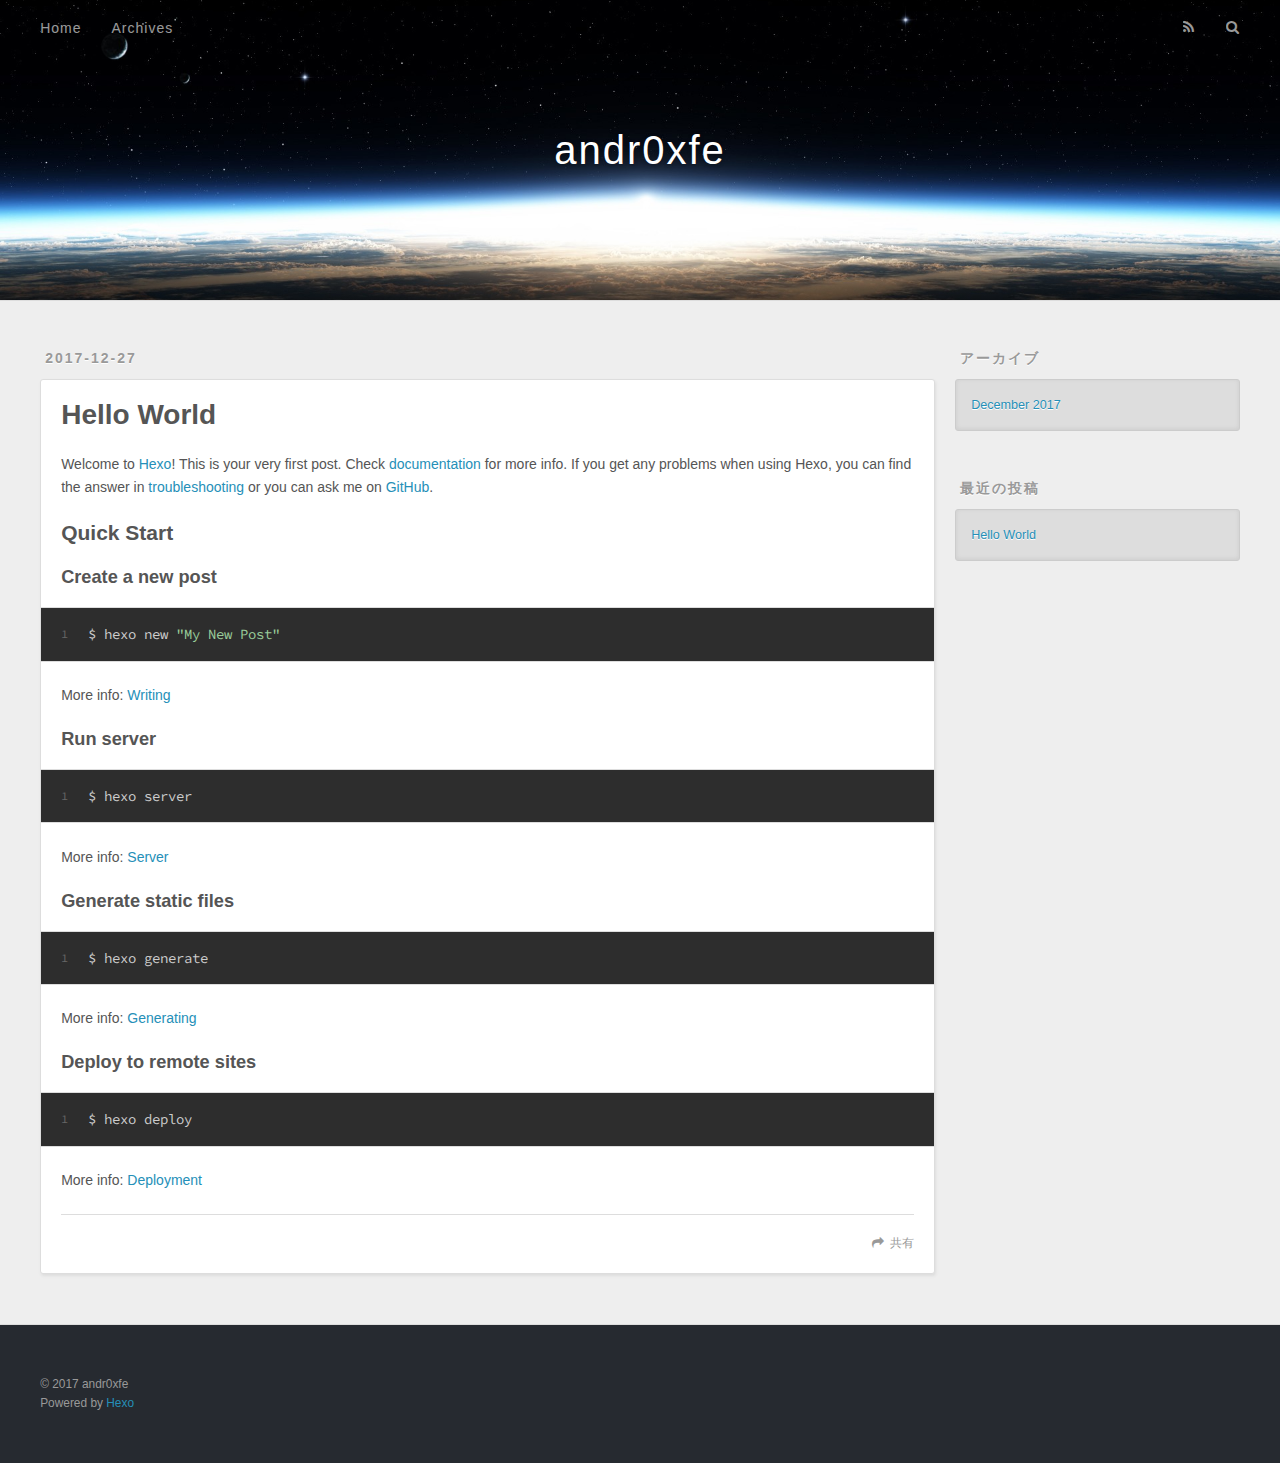
==== index.html @ acf90461 "Site updated: 2017-12-27 20:43:08" ====
<!DOCTYPE html>
<html>
<head>
  <meta charset="utf-8">
  

  
  <title>andr0xfe</title>
  <meta name="viewport" content="width=device-width, initial-scale=1, maximum-scale=1">
  <meta property="og:type" content="website">
<meta property="og:title" content="andr0xfe">
<meta property="og:url" content="https://andr0xfe.github.io/index.html">
<meta property="og:site_name" content="andr0xfe">
<meta name="twitter:card" content="summary">
<meta name="twitter:title" content="andr0xfe">
  
    <link rel="alternate" href="/atom.xml" title="andr0xfe" type="application/atom+xml">
  
  
    <link rel="icon" href="/favicon.png">
  
  
    <link href="//fonts.googleapis.com/css?family=Source+Code+Pro" rel="stylesheet" type="text/css">
  
  <link rel="stylesheet" href="/css/style.css">
</head>

<body>
  <div id="container">
    <div id="wrap">
      <header id="header">
  <div id="banner"></div>
  <div id="header-outer" class="outer">
    <div id="header-title" class="inner">
      <h1 id="logo-wrap">
        <a href="/" id="logo">andr0xfe</a>
      </h1>
      
    </div>
    <div id="header-inner" class="inner">
      <nav id="main-nav">
        <a id="main-nav-toggle" class="nav-icon"></a>
        
          <a class="main-nav-link" href="/">Home</a>
        
          <a class="main-nav-link" href="/archives">Archives</a>
        
      </nav>
      <nav id="sub-nav">
        
          <a id="nav-rss-link" class="nav-icon" href="/atom.xml" title="RSSフィード"></a>
        
        <a id="nav-search-btn" class="nav-icon" title="検索"></a>
      </nav>
      <div id="search-form-wrap">
        <form action="//google.com/search" method="get" accept-charset="UTF-8" class="search-form"><input type="search" name="q" class="search-form-input" placeholder="Search"><button type="submit" class="search-form-submit">&#xF002;</button><input type="hidden" name="sitesearch" value="https://andr0xfe.github.io"></form>
      </div>
    </div>
  </div>
</header>
      <div class="outer">
        <section id="main">
  
    <article id="post-hello-world" class="article article-type-post" itemscope itemprop="blogPost">
  <div class="article-meta">
    <a href="/2017/12/27/hello-world/" class="article-date">
  <time datetime="2017-12-27T12:27:52.714Z" itemprop="datePublished">2017-12-27</time>
</a>
    
  </div>
  <div class="article-inner">
    
    
      <header class="article-header">
        
  
    <h1 itemprop="name">
      <a class="article-title" href="/2017/12/27/hello-world/">Hello World</a>
    </h1>
  

      </header>
    
    <div class="article-entry" itemprop="articleBody">
      
        <p>Welcome to <a href="https://hexo.io/" target="_blank" rel="noopener">Hexo</a>! This is your very first post. Check <a href="https://hexo.io/docs/" target="_blank" rel="noopener">documentation</a> for more info. If you get any problems when using Hexo, you can find the answer in <a href="https://hexo.io/docs/troubleshooting.html" target="_blank" rel="noopener">troubleshooting</a> or you can ask me on <a href="https://github.com/hexojs/hexo/issues" target="_blank" rel="noopener">GitHub</a>.</p>
<h2 id="Quick-Start"><a href="#Quick-Start" class="headerlink" title="Quick Start"></a>Quick Start</h2><h3 id="Create-a-new-post"><a href="#Create-a-new-post" class="headerlink" title="Create a new post"></a>Create a new post</h3><figure class="highlight bash"><table><tr><td class="gutter"><pre><span class="line">1</span><br></pre></td><td class="code"><pre><span class="line">$ hexo new <span class="string">"My New Post"</span></span><br></pre></td></tr></table></figure>
<p>More info: <a href="https://hexo.io/docs/writing.html" target="_blank" rel="noopener">Writing</a></p>
<h3 id="Run-server"><a href="#Run-server" class="headerlink" title="Run server"></a>Run server</h3><figure class="highlight bash"><table><tr><td class="gutter"><pre><span class="line">1</span><br></pre></td><td class="code"><pre><span class="line">$ hexo server</span><br></pre></td></tr></table></figure>
<p>More info: <a href="https://hexo.io/docs/server.html" target="_blank" rel="noopener">Server</a></p>
<h3 id="Generate-static-files"><a href="#Generate-static-files" class="headerlink" title="Generate static files"></a>Generate static files</h3><figure class="highlight bash"><table><tr><td class="gutter"><pre><span class="line">1</span><br></pre></td><td class="code"><pre><span class="line">$ hexo generate</span><br></pre></td></tr></table></figure>
<p>More info: <a href="https://hexo.io/docs/generating.html" target="_blank" rel="noopener">Generating</a></p>
<h3 id="Deploy-to-remote-sites"><a href="#Deploy-to-remote-sites" class="headerlink" title="Deploy to remote sites"></a>Deploy to remote sites</h3><figure class="highlight bash"><table><tr><td class="gutter"><pre><span class="line">1</span><br></pre></td><td class="code"><pre><span class="line">$ hexo deploy</span><br></pre></td></tr></table></figure>
<p>More info: <a href="https://hexo.io/docs/deployment.html" target="_blank" rel="noopener">Deployment</a></p>

      
    </div>
    <footer class="article-footer">
      <a data-url="https://andr0xfe.github.io/2017/12/27/hello-world/" data-id="cjbp1wrnf0000yo6fixtjw4xr" class="article-share-link">共有</a>
      
      
    </footer>
  </div>
  
</article>


  


</section>
        
          <aside id="sidebar">
  
    

  
    

  
    
  
    
  <div class="widget-wrap">
    <h3 class="widget-title">アーカイブ</h3>
    <div class="widget">
      <ul class="archive-list"><li class="archive-list-item"><a class="archive-list-link" href="/archives/2017/12/">December 2017</a></li></ul>
    </div>
  </div>


  
    
  <div class="widget-wrap">
    <h3 class="widget-title">最近の投稿</h3>
    <div class="widget">
      <ul>
        
          <li>
            <a href="/2017/12/27/hello-world/">Hello World</a>
          </li>
        
      </ul>
    </div>
  </div>

  
</aside>
        
      </div>
      <footer id="footer">
  
  <div class="outer">
    <div id="footer-info" class="inner">
      &copy; 2017 andr0xfe<br>
      Powered by <a href="http://hexo.io/" target="_blank">Hexo</a>
    </div>
  </div>
</footer>
    </div>
    <nav id="mobile-nav">
  
    <a href="/" class="mobile-nav-link">Home</a>
  
    <a href="/archives" class="mobile-nav-link">Archives</a>
  
</nav>
    

<script src="//ajax.googleapis.com/ajax/libs/jquery/2.0.3/jquery.min.js"></script>


  <link rel="stylesheet" href="/fancybox/jquery.fancybox.css">
  <script src="/fancybox/jquery.fancybox.pack.js"></script>


<script src="/js/script.js"></script>



  </div>
</body>
</html>
---- css/style.css ----
body {
  width: 100%;
}
body:before,
body:after {
  content: "";
  display: table;
}
body:after {
  clear: both;
}
html,
body,
div,
span,
applet,
object,
iframe,
h1,
h2,
h3,
h4,
h5,
h6,
p,
blockquote,
pre,
a,
abbr,
acronym,
address,
big,
cite,
code,
del,
dfn,
em,
img,
ins,
kbd,
q,
s,
samp,
small,
strike,
strong,
sub,
sup,
tt,
var,
dl,
dt,
dd,
ol,
ul,
li,
fieldset,
form,
label,
legend,
table,
caption,
tbody,
tfoot,
thead,
tr,
th,
td {
  margin: 0;
  padding: 0;
  border: 0;
  outline: 0;
  font-weight: inherit;
  font-style: inherit;
  font-family: inherit;
  font-size: 100%;
  vertical-align: baseline;
}
body {
  line-height: 1;
  color: #000;
  background: #fff;
}
ol,
ul {
  list-style: none;
}
table {
  border-collapse: separate;
  border-spacing: 0;
  vertical-align: middle;
}
caption,
th,
td {
  text-align: left;
  font-weight: normal;
  vertical-align: middle;
}
a img {
  border: none;
}
input,
button {
  margin: 0;
  padding: 0;
}
input::-moz-focus-inner,
button::-moz-focus-inner {
  border: 0;
  padding: 0;
}
@font-face {
  font-family: FontAwesome;
  font-style: normal;
  font-weight: normal;
  src: url("fonts/fontawesome-webfont.eot?v=#4.0.3");
  src: url("fonts/fontawesome-webfont.eot?#iefix&v=#4.0.3") format("embedded-opentype"), url("fonts/fontawesome-webfont.woff?v=#4.0.3") format("woff"), url("fonts/fontawesome-webfont.ttf?v=#4.0.3") format("truetype"), url("fonts/fontawesome-webfont.svg#fontawesomeregular?v=#4.0.3") format("svg");
}
html,
body,
#container {
  height: 100%;
}
body {
  background: #eee;
  font: 14px -apple-system, BlinkMacSystemFont, "Segoe UI", "Roboto", "Oxygen", "Ubuntu", "Cantarell", "Fira Sans", "Droid Sans", "Helvetica Neue", sans-serif;
  -webkit-text-size-adjust: 100%;
}
.outer {
  max-width: 1220px;
  margin: 0 auto;
  padding: 0 20px;
}
.outer:before,
.outer:after {
  content: "";
  display: table;
}
.outer:after {
  clear: both;
}
.inner {
  display: inline;
  float: left;
  width: 98.33333333333333%;
  margin: 0 0.833333333333333%;
}
.left,
.alignleft {
  float: left;
}
.right,
.alignright {
  float: right;
}
.clear {
  clear: both;
}
#container {
  position: relative;
}
.mobile-nav-on {
  overflow: hidden;
}
#wrap {
  height: 100%;
  width: 100%;
  position: absolute;
  top: 0;
  left: 0;
  -webkit-transition: 0.2s ease-out;
  -moz-transition: 0.2s ease-out;
  -ms-transition: 0.2s ease-out;
  transition: 0.2s ease-out;
  z-index: 1;
  background: #eee;
}
.mobile-nav-on #wrap {
  left: 280px;
}
@media screen and (min-width: 768px) {
  #main {
    display: inline;
    float: left;
    width: 73.33333333333333%;
    margin: 0 0.833333333333333%;
  }
}
.article-date,
.article-category-link,
.archive-year,
.widget-title {
  text-decoration: none;
  text-transform: uppercase;
  letter-spacing: 2px;
  color: #999;
  margin-bottom: 1em;
  margin-left: 5px;
  line-height: 1em;
  text-shadow: 0 1px #fff;
  font-weight: bold;
}
.article-inner,
.archive-article-inner {
  background: #fff;
  -webkit-box-shadow: 1px 2px 3px #ddd;
  box-shadow: 1px 2px 3px #ddd;
  border: 1px solid #ddd;
  border-radius: 3px;
}
.article-entry h1,
.widget h1 {
  font-size: 2em;
}
.article-entry h2,
.widget h2 {
  font-size: 1.5em;
}
.article-entry h3,
.widget h3 {
  font-size: 1.3em;
}
.article-entry h4,
.widget h4 {
  font-size: 1.2em;
}
.article-entry h5,
.widget h5 {
  font-size: 1em;
}
.article-entry h6,
.widget h6 {
  font-size: 1em;
  color: #999;
}
.article-entry hr,
.widget hr {
  border: 1px dashed #ddd;
}
.article-entry strong,
.widget strong {
  font-weight: bold;
}
.article-entry em,
.widget em,
.article-entry cite,
.widget cite {
  font-style: italic;
}
.article-entry sup,
.widget sup,
.article-entry sub,
.widget sub {
  font-size: 0.75em;
  line-height: 0;
  position: relative;
  vertical-align: baseline;
}
.article-entry sup,
.widget sup {
  top: -0.5em;
}
.article-entry sub,
.widget sub {
  bottom: -0.2em;
}
.article-entry small,
.widget small {
  font-size: 0.85em;
}
.article-entry acronym,
.widget acronym,
.article-entry abbr,
.widget abbr {
  border-bottom: 1px dotted;
}
.article-entry ul,
.widget ul,
.article-entry ol,
.widget ol,
.article-entry dl,
.widget dl {
  margin: 0 20px;
  line-height: 1.6em;
}
.article-entry ul ul,
.widget ul ul,
.article-entry ol ul,
.widget ol ul,
.article-entry ul ol,
.widget ul ol,
.article-entry ol ol,
.widget ol ol {
  margin-top: 0;
  margin-bottom: 0;
}
.article-entry ul,
.widget ul {
  list-style: disc;
}
.article-entry ol,
.widget ol {
  list-style: decimal;
}
.article-entry dt,
.widget dt {
  font-weight: bold;
}
#header {
  height: 300px;
  position: relative;
  border-bottom: 1px solid #ddd;
}
#header:before,
#header:after {
  content: "";
  position: absolute;
  left: 0;
  right: 0;
  height: 40px;
}
#header:before {
  top: 0;
  background: -webkit-linear-gradient(rgba(0,0,0,0.2), transparent);
  background: -moz-linear-gradient(rgba(0,0,0,0.2), transparent);
  background: -ms-linear-gradient(rgba(0,0,0,0.2), transparent);
  background: linear-gradient(rgba(0,0,0,0.2), transparent);
}
#header:after {
  bottom: 0;
  background: -webkit-linear-gradient(transparent, rgba(0,0,0,0.2));
  background: -moz-linear-gradient(transparent, rgba(0,0,0,0.2));
  background: -ms-linear-gradient(transparent, rgba(0,0,0,0.2));
  background: linear-gradient(transparent, rgba(0,0,0,0.2));
}
#header-outer {
  height: 100%;
  position: relative;
}
#header-inner {
  position: relative;
  overflow: hidden;
}
#banner {
  position: absolute;
  top: 0;
  left: 0;
  width: 100%;
  height: 100%;
  background: url("images/banner.jpg") center #000;
  -webkit-background-size: cover;
  -moz-background-size: cover;
  background-size: cover;
  z-index: -1;
}
#header-title {
  text-align: center;
  height: 40px;
  position: absolute;
  top: 50%;
  left: 0;
  margin-top: -20px;
}
#logo,
#subtitle {
  text-decoration: none;
  color: #fff;
  font-weight: 300;
  text-shadow: 0 1px 4px rgba(0,0,0,0.3);
}
#logo {
  font-size: 40px;
  line-height: 40px;
  letter-spacing: 2px;
}
#subtitle {
  font-size: 16px;
  line-height: 16px;
  letter-spacing: 1px;
}
#subtitle-wrap {
  margin-top: 16px;
}
#main-nav {
  float: left;
  margin-left: -15px;
}
.nav-icon,
.main-nav-link {
  float: left;
  color: #fff;
  opacity: 0.6;
  text-decoration: none;
  text-shadow: 0 1px rgba(0,0,0,0.2);
  -webkit-transition: opacity 0.2s;
  -moz-transition: opacity 0.2s;
  -ms-transition: opacity 0.2s;
  transition: opacity 0.2s;
  display: block;
  padding: 20px 15px;
}
.nav-icon:hover,
.main-nav-link:hover {
  opacity: 1;
}
.nav-icon {
  font-family: FontAwesome;
  text-align: center;
  font-size: 14px;
  width: 14px;
  height: 14px;
  padding: 20px 15px;
  position: relative;
  cursor: pointer;
}
.main-nav-link {
  font-weight: 300;
  letter-spacing: 1px;
}
@media screen and (max-width: 479px) {
  .main-nav-link {
    display: none;
  }
}
#main-nav-toggle {
  display: none;
}
#main-nav-toggle:before {
  content: "\f0c9";
}
@media screen and (max-width: 479px) {
  #main-nav-toggle {
    display: block;
  }
}
#sub-nav {
  float: right;
  margin-right: -15px;
}
#nav-rss-link:before {
  content: "\f09e";
}
#nav-search-btn:before {
  content: "\f002";
}
#search-form-wrap {
  position: absolute;
  top: 15px;
  width: 150px;
  height: 30px;
  right: -150px;
  opacity: 0;
  -webkit-transition: 0.2s ease-out;
  -moz-transition: 0.2s ease-out;
  -ms-transition: 0.2s ease-out;
  transition: 0.2s ease-out;
}
#search-form-wrap.on {
  opacity: 1;
  right: 0;
}
@media screen and (max-width: 479px) {
  #search-form-wrap {
    width: 100%;
    right: -100%;
  }
}
.search-form {
  position: absolute;
  top: 0;
  left: 0;
  right: 0;
  background: #fff;
  padding: 5px 15px;
  border-radius: 15px;
  -webkit-box-shadow: 0 0 10px rgba(0,0,0,0.3);
  box-shadow: 0 0 10px rgba(0,0,0,0.3);
}
.search-form-input {
  border: none;
  background: none;
  color: #555;
  width: 100%;
  font: 13px -apple-system, BlinkMacSystemFont, "Segoe UI", "Roboto", "Oxygen", "Ubuntu", "Cantarell", "Fira Sans", "Droid Sans", "Helvetica Neue", sans-serif;
  outline: none;
}
.search-form-input::-webkit-search-results-decoration,
.search-form-input::-webkit-search-cancel-button {
  -webkit-appearance: none;
}
.search-form-submit {
  position: absolute;
  top: 50%;
  right: 10px;
  margin-top: -7px;
  font: 13px FontAwesome;
  border: none;
  background: none;
  color: #bbb;
  cursor: pointer;
}
.search-form-submit:hover,
.search-form-submit:focus {
  color: #777;
}
.article {
  margin: 50px 0;
}
.article-inner {
  overflow: hidden;
}
.article-meta:before,
.article-meta:after {
  content: "";
  display: table;
}
.article-meta:after {
  clear: both;
}
.article-date {
  float: left;
}
.article-category {
  float: left;
  line-height: 1em;
  color: #ccc;
  text-shadow: 0 1px #fff;
  margin-left: 8px;
}
.article-category:before {
  content: "\2022";
}
.article-category-link {
  margin: 0 12px 1em;
}
.article-header {
  padding: 20px 20px 0;
}
.article-title {
  text-decoration: none;
  font-size: 2em;
  font-weight: bold;
  color: #555;
  line-height: 1.1em;
  -webkit-transition: color 0.2s;
  -moz-transition: color 0.2s;
  -ms-transition: color 0.2s;
  transition: color 0.2s;
}
a.article-title:hover {
  color: #258fb8;
}
.article-entry {
  color: #555;
  padding: 0 20px;
}
.article-entry:before,
.article-entry:after {
  content: "";
  display: table;
}
.article-entry:after {
  clear: both;
}
.article-entry p,
.article-entry table {
  line-height: 1.6em;
  margin: 1.6em 0;
}
.article-entry h1,
.article-entry h2,
.article-entry h3,
.article-entry h4,
.article-entry h5,
.article-entry h6 {
  font-weight: bold;
}
.article-entry h1,
.article-entry h2,
.article-entry h3,
.article-entry h4,
.article-entry h5,
.article-entry h6 {
  line-height: 1.1em;
  margin: 1.1em 0;
}
.article-entry a {
  color: #258fb8;
  text-decoration: none;
}
.article-entry a:hover {
  text-decoration: underline;
}
.article-entry ul,
.article-entry ol,
.article-entry dl {
  margin-top: 1.6em;
  margin-bottom: 1.6em;
}
.article-entry img,
.article-entry video {
  max-width: 100%;
  height: auto;
  display: block;
  margin: auto;
}
.article-entry iframe {
  border: none;
}
.article-entry table {
  width: 100%;
  border-collapse: collapse;
  border-spacing: 0;
}
.article-entry th {
  font-weight: bold;
  border-bottom: 3px solid #ddd;
  padding-bottom: 0.5em;
}
.article-entry td {
  border-bottom: 1px solid #ddd;
  padding: 10px 0;
}
.article-entry blockquote {
  font-family: Georgia, "Times New Roman", serif;
  font-size: 1.4em;
  margin: 1.6em 20px;
  text-align: center;
}
.article-entry blockquote footer {
  font-size: 14px;
  margin: 1.6em 0;
  font-family: -apple-system, BlinkMacSystemFont, "Segoe UI", "Roboto", "Oxygen", "Ubuntu", "Cantarell", "Fira Sans", "Droid Sans", "Helvetica Neue", sans-serif;
}
.article-entry blockquote footer cite:before {
  content: "—";
  padding: 0 0.5em;
}
.article-entry .pullquote {
  text-align: left;
  width: 45%;
  margin: 0;
}
.article-entry .pullquote.left {
  margin-left: 0.5em;
  margin-right: 1em;
}
.article-entry .pullquote.right {
  margin-right: 0.5em;
  margin-left: 1em;
}
.article-entry .caption {
  color: #999;
  display: block;
  font-size: 0.9em;
  margin-top: 0.5em;
  position: relative;
  text-align: center;
}
.article-entry .video-container {
  position: relative;
  padding-top: 56.25%;
  height: 0;
  overflow: hidden;
}
.article-entry .video-container iframe,
.article-entry .video-container object,
.article-entry .video-container embed {
  position: absolute;
  top: 0;
  left: 0;
  width: 100%;
  height: 100%;
  margin-top: 0;
}
.article-more-link a {
  display: inline-block;
  line-height: 1em;
  padding: 6px 15px;
  border-radius: 15px;
  background: #eee;
  color: #999;
  text-shadow: 0 1px #fff;
  text-decoration: none;
}
.article-more-link a:hover {
  background: #258fb8;
  color: #fff;
  text-decoration: none;
  text-shadow: 0 1px #1e7293;
}
.article-footer {
  font-size: 0.85em;
  line-height: 1.6em;
  border-top: 1px solid #ddd;
  padding-top: 1.6em;
  margin: 0 20px 20px;
}
.article-footer:before,
.article-footer:after {
  content: "";
  display: table;
}
.article-footer:after {
  clear: both;
}
.article-footer a {
  color: #999;
  text-decoration: none;
}
.article-footer a:hover {
  color: #555;
}
.article-tag-list-item {
  float: left;
  margin-right: 10px;
}
.article-tag-list-link:before {
  content: "#";
}
.article-comment-link {
  float: right;
}
.article-comment-link:before {
  content: "\f075";
  font-family: FontAwesome;
  padding-right: 8px;
}
.article-share-link {
  cursor: pointer;
  float: right;
  margin-left: 20px;
}
.article-share-link:before {
  content: "\f064";
  font-family: FontAwesome;
  padding-right: 6px;
}
#article-nav {
  position: relative;
}
#article-nav:before,
#article-nav:after {
  content: "";
  display: table;
}
#article-nav:after {
  clear: both;
}
@media screen and (min-width: 768px) {
  #article-nav {
    margin: 50px 0;
  }
  #article-nav:before {
    width: 8px;
    height: 8px;
    position: absolute;
    top: 50%;
    left: 50%;
    margin-top: -4px;
    margin-left: -4px;
    content: "";
    border-radius: 50%;
    background: #ddd;
    -webkit-box-shadow: 0 1px 2px #fff;
    box-shadow: 0 1px 2px #fff;
  }
}
.article-nav-link-wrap {
  text-decoration: none;
  text-shadow: 0 1px #fff;
  color: #999;
  -webkit-box-sizing: border-box;
  -moz-box-sizing: border-box;
  box-sizing: border-box;
  margin-top: 50px;
  text-align: center;
  display: block;
}
.article-nav-link-wrap:hover {
  color: #555;
}
@media screen and (min-width: 768px) {
  .article-nav-link-wrap {
    width: 50%;
    margin-top: 0;
  }
}
@media screen and (min-width: 768px) {
  #article-nav-newer {
    float: left;
    text-align: right;
    padding-right: 20px;
  }
}
@media screen and (min-width: 768px) {
  #article-nav-older {
    float: right;
    text-align: left;
    padding-left: 20px;
  }
}
.article-nav-caption {
  text-transform: uppercase;
  letter-spacing: 2px;
  color: #ddd;
  line-height: 1em;
  font-weight: bold;
}
#article-nav-newer .article-nav-caption {
  margin-right: -2px;
}
.article-nav-title {
  font-size: 0.85em;
  line-height: 1.6em;
  margin-top: 0.5em;
}
.article-share-box {
  position: absolute;
  display: none;
  background: #fff;
  -webkit-box-shadow: 1px 2px 10px rgba(0,0,0,0.2);
  box-shadow: 1px 2px 10px rgba(0,0,0,0.2);
  border-radius: 3px;
  margin-left: -145px;
  overflow: hidden;
  z-index: 1;
}
.article-share-box.on {
  display: block;
}
.article-share-input {
  width: 100%;
  background: none;
  -webkit-box-sizing: border-box;
  -moz-box-sizing: border-box;
  box-sizing: border-box;
  font: 14px -apple-system, BlinkMacSystemFont, "Segoe UI", "Roboto", "Oxygen", "Ubuntu", "Cantarell", "Fira Sans", "Droid Sans", "Helvetica Neue", sans-serif;
  padding: 0 15px;
  color: #555;
  outline: none;
  border: 1px solid #ddd;
  border-radius: 3px 3px 0 0;
  height: 36px;
  line-height: 36px;
}
.article-share-links {
  background: #eee;
}
.article-share-links:before,
.article-share-links:after {
  content: "";
  display: table;
}
.article-share-links:after {
  clear: both;
}
.article-share-twitter,
.article-share-facebook,
.article-share-pinterest,
.article-share-google {
  width: 50px;
  height: 36px;
  display: block;
  float: left;
  position: relative;
  color: #999;
  text-shadow: 0 1px #fff;
}
.article-share-twitter:before,
.article-share-facebook:before,
.article-share-pinterest:before,
.article-share-google:before {
  font-size: 20px;
  font-family: FontAwesome;
  width: 20px;
  height: 20px;
  position: absolute;
  top: 50%;
  left: 50%;
  margin-top: -10px;
  margin-left: -10px;
  text-align: center;
}
.article-share-twitter:hover,
.article-share-facebook:hover,
.article-share-pinterest:hover,
.article-share-google:hover {
  color: #fff;
}
.article-share-twitter:before {
  content: "\f099";
}
.article-share-twitter:hover {
  background: #00aced;
  text-shadow: 0 1px #008abe;
}
.article-share-facebook:before {
  content: "\f09a";
}
.article-share-facebook:hover {
  background: #3b5998;
  text-shadow: 0 1px #2f477a;
}
.article-share-pinterest:before {
  content: "\f0d2";
}
.article-share-pinterest:hover {
  background: #cb2027;
  text-shadow: 0 1px #a21a1f;
}
.article-share-google:before {
  content: "\f0d5";
}
.article-share-google:hover {
  background: #dd4b39;
  text-shadow: 0 1px #be3221;
}
.article-gallery {
  background: #000;
  position: relative;
}
.article-gallery-photos {
  position: relative;
  overflow: hidden;
}
.article-gallery-img {
  display: none;
  max-width: 100%;
}
.article-gallery-img:first-child {
  display: block;
}
.article-gallery-img.loaded {
  position: absolute;
  display: block;
}
.article-gallery-img img {
  display: block;
  max-width: 100%;
  margin: 0 auto;
}
#comments {
  background: #fff;
  -webkit-box-shadow: 1px 2px 3px #ddd;
  box-shadow: 1px 2px 3px #ddd;
  padding: 20px;
  border: 1px solid #ddd;
  border-radius: 3px;
  margin: 50px 0;
}
#comments a {
  color: #258fb8;
}
.archives-wrap {
  margin: 50px 0;
}
.archives:before,
.archives:after {
  content: "";
  display: table;
}
.archives:after {
  clear: both;
}
.archive-year-wrap {
  margin-bottom: 1em;
}
.archives {
  -webkit-column-gap: 10px;
  -moz-column-gap: 10px;
  column-gap: 10px;
}
@media screen and (min-width: 480px) and (max-width: 767px) {
  .archives {
    -webkit-column-count: 2;
    -moz-column-count: 2;
    column-count: 2;
  }
}
@media screen and (min-width: 768px) {
  .archives {
    -webkit-column-count: 3;
    -moz-column-count: 3;
    column-count: 3;
  }
}
.archive-article {
  -webkit-column-break-inside: avoid;
  page-break-inside: avoid;
  overflow: hidden;
  break-inside: avoid-column;
}
.archive-article-inner {
  padding: 10px;
  margin-bottom: 15px;
}
.archive-article-title {
  text-decoration: none;
  font-weight: bold;
  color: #555;
  -webkit-transition: color 0.2s;
  -moz-transition: color 0.2s;
  -ms-transition: color 0.2s;
  transition: color 0.2s;
  line-height: 1.6em;
}
.archive-article-title:hover {
  color: #258fb8;
}
.archive-article-footer {
  margin-top: 1em;
}
.archive-article-date {
  color: #999;
  text-decoration: none;
  font-size: 0.85em;
  line-height: 1em;
  margin-bottom: 0.5em;
  display: block;
}
#page-nav {
  margin: 50px auto;
  background: #fff;
  -webkit-box-shadow: 1px 2px 3px #ddd;
  box-shadow: 1px 2px 3px #ddd;
  border: 1px solid #ddd;
  border-radius: 3px;
  text-align: center;
  color: #999;
  overflow: hidden;
}
#page-nav:before,
#page-nav:after {
  content: "";
  display: table;
}
#page-nav:after {
  clear: both;
}
#page-nav a,
#page-nav span {
  padding: 10px 20px;
  line-height: 1;
  height: 2ex;
}
#page-nav a {
  color: #999;
  text-decoration: none;
}
#page-nav a:hover {
  background: #999;
  color: #fff;
}
#page-nav .prev {
  float: left;
}
#page-nav .next {
  float: right;
}
#page-nav .page-number {
  display: inline-block;
}
@media screen and (max-width: 479px) {
  #page-nav .page-number {
    display: none;
  }
}
#page-nav .current {
  color: #555;
  font-weight: bold;
}
#page-nav .space {
  color: #ddd;
}
#footer {
  background: #262a30;
  padding: 50px 0;
  border-top: 1px solid #ddd;
  color: #999;
}
#footer a {
  color: #258fb8;
  text-decoration: none;
}
#footer a:hover {
  text-decoration: underline;
}
#footer-info {
  line-height: 1.6em;
  font-size: 0.85em;
}
.article-entry pre,
.article-entry .highlight {
  background: #2d2d2d;
  margin: 0 -20px;
  padding: 15px 20px;
  border-style: solid;
  border-color: #ddd;
  border-width: 1px 0;
  overflow: auto;
  color: #ccc;
  line-height: 22.400000000000002px;
}
.article-entry .highlight .gutter pre,
.article-entry .gist .gist-file .gist-data .line-numbers {
  color: #666;
  font-size: 0.85em;
}
.article-entry pre,
.article-entry code {
  font-family: "Source Code Pro", Consolas, Monaco, Menlo, Consolas, monospace;
}
.article-entry code {
  background: #eee;
  text-shadow: 0 1px #fff;
  padding: 0 0.3em;
}
.article-entry pre code {
  background: none;
  text-shadow: none;
  padding: 0;
}
.article-entry .highlight pre {
  border: none;
  margin: 0;
  padding: 0;
}
.article-entry .highlight table {
  margin: 0;
  width: auto;
}
.article-entry .highlight td {
  border: none;
  padding: 0;
}
.article-entry .highlight figcaption {
  font-size: 0.85em;
  color: #999;
  line-height: 1em;
  margin-bottom: 1em;
}
.article-entry .highlight figcaption:before,
.article-entry .highlight figcaption:after {
  content: "";
  display: table;
}
.article-entry .highlight figcaption:after {
  clear: both;
}
.article-entry .highlight figcaption a {
  float: right;
}
.article-entry .highlight .gutter pre {
  text-align: right;
  padding-right: 20px;
}
.article-entry .highlight .line {
  height: 22.400000000000002px;
}
.article-entry .highlight .line.marked {
  background: #515151;
}
.article-entry .gist {
  margin: 0 -20px;
  border-style: solid;
  border-color: #ddd;
  border-width: 1px 0;
  background: #2d2d2d;
  padding: 15px 20px 15px 0;
}
.article-entry .gist .gist-file {
  border: none;
  font-family: "Source Code Pro", Consolas, Monaco, Menlo, Consolas, monospace;
  margin: 0;
}
.article-entry .gist .gist-file .gist-data {
  background: none;
  border: none;
}
.article-entry .gist .gist-file .gist-data .line-numbers {
  background: none;
  border: none;
  padding: 0 20px 0 0;
}
.article-entry .gist .gist-file .gist-data .line-data {
  padding: 0 !important;
}
.article-entry .gist .gist-file .highlight {
  margin: 0;
  padding: 0;
  border: none;
}
.article-entry .gist .gist-file .gist-meta {
  background: #2d2d2d;
  color: #999;
  font: 0.85em -apple-system, BlinkMacSystemFont, "Segoe UI", "Roboto", "Oxygen", "Ubuntu", "Cantarell", "Fira Sans", "Droid Sans", "Helvetica Neue", sans-serif;
  text-shadow: 0 0;
  padding: 0;
  margin-top: 1em;
  margin-left: 20px;
}
.article-entry .gist .gist-file .gist-meta a {
  color: #258fb8;
  font-weight: normal;
}
.article-entry .gist .gist-file .gist-meta a:hover {
  text-decoration: underline;
}
pre .comment,
pre .title {
  color: #999;
}
pre .variable,
pre .attribute,
pre .tag,
pre .regexp,
pre .ruby .constant,
pre .xml .tag .title,
pre .xml .pi,
pre .xml .doctype,
pre .html .doctype,
pre .css .id,
pre .css .class,
pre .css .pseudo {
  color: #f2777a;
}
pre .number,
pre .preprocessor,
pre .built_in,
pre .literal,
pre .params,
pre .constant {
  color: #f99157;
}
pre .class,
pre .ruby .class .title,
pre .css .rules .attribute {
  color: #9c9;
}
pre .string,
pre .value,
pre .inheritance,
pre .header,
pre .ruby .symbol,
pre .xml .cdata {
  color: #9c9;
}
pre .css .hexcolor {
  color: #6cc;
}
pre .function,
pre .python .decorator,
pre .python .title,
pre .ruby .function .title,
pre .ruby .title .keyword,
pre .perl .sub,
pre .javascript .title,
pre .coffeescript .title {
  color: #69c;
}
pre .keyword,
pre .javascript .function {
  color: #c9c;
}
@media screen and (max-width: 479px) {
  #mobile-nav {
    position: absolute;
    top: 0;
    left: 0;
    width: 280px;
    height: 100%;
    background: #191919;
    border-right: 1px solid #fff;
  }
}
@media screen and (max-width: 479px) {
  .mobile-nav-link {
    display: block;
    color: #999;
    text-decoration: none;
    padding: 15px 20px;
    font-weight: bold;
  }
  .mobile-nav-link:hover {
    color: #fff;
  }
}
@media screen and (min-width: 768px) {
  #sidebar {
    display: inline;
    float: left;
    width: 23.333333333333332%;
    margin: 0 0.833333333333333%;
  }
}
.widget-wrap {
  margin: 50px 0;
}
.widget {
  color: #777;
  text-shadow: 0 1px #fff;
  background: #ddd;
  -webkit-box-shadow: 0 -1px 4px #ccc inset;
  box-shadow: 0 -1px 4px #ccc inset;
  border: 1px solid #ccc;
  padding: 15px;
  border-radius: 3px;
}
.widget a {
  color: #258fb8;
  text-decoration: none;
}
.widget a:hover {
  text-decoration: underline;
}
.widget ul ul,
.widget ol ul,
.widget dl ul,
.widget ul ol,
.widget ol ol,
.widget dl ol,
.widget ul dl,
.widget ol dl,
.widget dl dl {
  margin-left: 15px;
  list-style: disc;
}
.widget {
  line-height: 1.6em;
  word-wrap: break-word;
  font-size: 0.9em;
}
.widget ul,
.widget ol {
  list-style: none;
  margin: 0;
}
.widget ul ul,
.widget ol ul,
.widget ul ol,
.widget ol ol {
  margin: 0 20px;
}
.widget ul ul,
.widget ol ul {
  list-style: disc;
}
.widget ul ol,
.widget ol ol {
  list-style: decimal;
}
.category-list-count,
.tag-list-count,
.archive-list-count {
  padding-left: 5px;
  color: #999;
  font-size: 0.85em;
}
.category-list-count:before,
.tag-list-count:before,
.archive-list-count:before {
  content: "(";
}
.category-list-count:after,
.tag-list-count:after,
.archive-list-count:after {
  content: ")";
}
.tagcloud a {
  margin-right: 5px;
  display: inline-block;
}
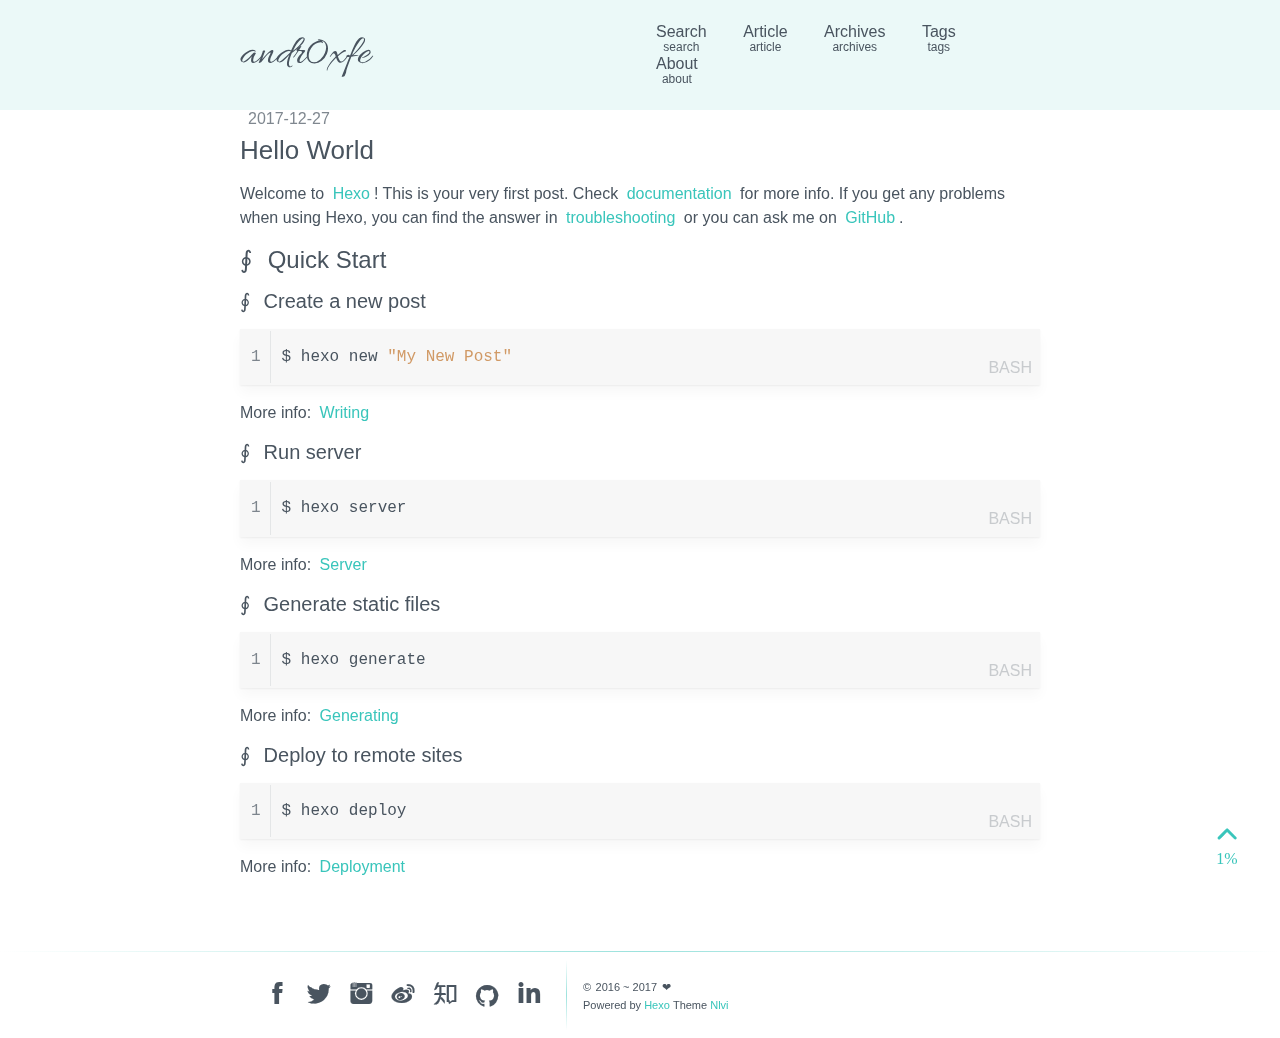
==== commit 29fcbec2: "Site updated: 2017-12-27 20:59:19" ====
--- a/index.html
+++ b/index.html
@@ -1,89 +1,246 @@
 <!DOCTYPE html>
-<html>
+<html lang="">
 <head>
-  <meta charset="utf-8">
-  
-
-  
-  <title>andr0xfe</title>
-  <meta name="viewport" content="width=device-width, initial-scale=1, maximum-scale=1">
-  <meta property="og:type" content="website">
-<meta property="og:title" content="andr0xfe">
-<meta property="og:url" content="https://andr0xfe.github.io/index.html">
-<meta property="og:site_name" content="andr0xfe">
-<meta name="twitter:card" content="summary">
-<meta name="twitter:title" content="andr0xfe">
-  
-    <link rel="alternate" href="/atom.xml" title="andr0xfe" type="application/atom+xml">
-  
-  
-    <link rel="icon" href="/favicon.png">
-  
-  
-    <link href="//fonts.googleapis.com/css?family=Source+Code+Pro" rel="stylesheet" type="text/css">
-  
-  <link rel="stylesheet" href="/css/style.css">
+  <link rel="stylesheet" href="/style/style.css">
+<script>
+  var nCONFIG = {
+    title: "andr0xfe",
+    author: "",
+    theme: "banderole",
+    lightbox: true,
+    animate: true,
+    baseUrl: /,
+    search: true
+  }
+</script>
+
+
+
+    <link rel="stylesheet" href="/script/lib/lightbox/css/lightbox.min.css">
+
+
+
+
+    <link rel="stylesheet" href="/syuanpi/syuanpi.min.css">
+
+
+
+
+
+
+
+
+
+
+<meta charset="UTF-8"/>
+<meta http-equiv="X-UA-Compatible" content="IE=edge, chrome=1" />
+<meta name="viewport" content="width=device-width, initial-scale=1, maximum-scale=1"/>
+<meta name="browsermode" content="application">
+<meta name="apple-mobile-web-app-capable" content="yes">
+<meta name="apple-mobile-web-app-title" content="andr0xfe">
+<meta name="apple-mobile-web-app-status-bar-style" content="default">
+<meta name="msapplication-navbutton-color" content="#666666">
+<meta name= "format-detection" content="telephone=no" />
+<meta name="keywords" content="nlvi, Nlvi" />
+
+
+
+
+
+  <title>
+  andr0xfe
+  
+</title>
 </head>
-
 <body>
-  <div id="container">
-    <div id="wrap">
-      <header id="header">
-  <div id="banner"></div>
-  <div id="header-outer" class="outer">
-    <div id="header-title" class="inner">
-      <h1 id="logo-wrap">
-        <a href="/" id="logo">andr0xfe</a>
+  <div class="progress">
+  <div class="progress-inner"></div>
+</div>
+  
+  
+    <div class="tagcloud-mask"></div>  
+<div class="tagcloud" id="tagcloud">
+  <div class="tagcloud-inner">
+    
+  </div>
+</div>  
+  
+
+  <div class="container">
+
+    <header class="header" id="header">
+  <div class="header-wrapper">
+    <div class="logo">
+  <div class="logo-inner syuanpi tvIn">
+    <span><a href="/">andr0xfe</a></span>
+    
+  </div>
+</div>
+    <nav class="main-nav">
+        
+  <ul class="main-nav-list syuanpi tvIn">
+  
+    <li class="menu-item">
+      <a href="javascript:;" id="search">
+        <span>Search</span>
+        
+          <span class="menu-item-label">search</span>
+        
+      </a>
+    </li>
+  
+  
+    
+      
+    
+    <li class="menu-item">
+      <a href="/" id="article">
+        <span class="base-name">Article</span>
+        
+          <span class="menu-item-label">article</span>
+        
+      </a>
+    </li>  
+  
+    
+      
+    
+    <li class="menu-item">
+      <a href="/archives" id="archives">
+        <span class="base-name">Archives</span>
+        
+          <span class="menu-item-label">archives</span>
+        
+      </a>
+    </li>  
+  
+    
+      
+    
+    <li class="menu-item">
+      <a href="javascript:;" id="tags">
+        <span class="base-name">Tags</span>
+        
+          <span class="menu-item-label">tags</span>
+        
+      </a>
+    </li>  
+  
+    
+      
+    
+    <li class="menu-item">
+      <a href="/about" id="about">
+        <span class="base-name">About</span>
+        
+          <span class="menu-item-label">about</span>
+        
+      </a>
+    </li>  
+  
+  </ul>
+  
+</nav>
+    
+    
+  </div>
+</header>
+<div class="mobile-header">
+  <div class="mobile-header-body">
+    <div class="mobile-header-list">
+      
+        
+            <div class="mobile-nav-item">
+                <a href="/">
+                    <span>Article</span>
+                    
+                    
+                </a>
+            </div>
+        
+      
+        
+            <div class="mobile-nav-item">
+                <a href="/archives">
+                    <span>Archives</span>
+                    
+                    
+                </a>
+            </div>
+        
+      
+        
+          <div class="mobile-nav-item inner-cloud">
+            <div class="mobile-nav-tag">
+              <a href="javascript:;" id="mobile-tags">
+                <span>Tags</span>
+                
+                
+              </a>
+            </div>
+            <div class="mobile-nav-tagcloud">
+              <div class="mobile-tagcloud-inner">
+                
+              </div>
+            </div>
+          </div>
+        
+      
+        
+            <div class="mobile-nav-item">
+                <a href="/about">
+                    <span>About</span>
+                    
+                    
+                </a>
+            </div>
+        
+      
+    </div>
+  </div>
+  <div class="mobile-header-nav">
+    <div class="mobile-header-item" id="mobile-left">
+      <div class="header-menu-item">
+        <span class="header-menu-line"></span>
+      </div>
+    </div>
+    <h1 class="mobile-header-title">
+      <a href="/">andr0xfe</a>
+    </h1>
+    <div class="mobile-header-item"></div>
+  </div>
+</div>
+    <div class="container-inner">
+      <main class="main" id="main">
+        <div class="main-wrapper">
+          
+  
+
+<section class="posts">
+  
+    
+  <article class="
+  post
+  
+  ">
+    <header class="post-header">
+      <div class="post-time syuanpi riseIn-light back-1">
+        <div class="post-time-wrapper">
+          <span>2017-12-27</span>
+          
+          
+        </div>
+      </div>
+      <h1 class="post-title syuanpi riseIn-light back-2">
+        
+          <a href="/2017/12/27/hello-world/">Hello World</a>
+        
       </h1>
-      
-    </div>
-    <div id="header-inner" class="inner">
-      <nav id="main-nav">
-        <a id="main-nav-toggle" class="nav-icon"></a>
-        
-          <a class="main-nav-link" href="/">Home</a>
-        
-          <a class="main-nav-link" href="/archives">Archives</a>
-        
-      </nav>
-      <nav id="sub-nav">
-        
-          <a id="nav-rss-link" class="nav-icon" href="/atom.xml" title="RSSフィード"></a>
-        
-        <a id="nav-search-btn" class="nav-icon" title="検索"></a>
-      </nav>
-      <div id="search-form-wrap">
-        <form action="//google.com/search" method="get" accept-charset="UTF-8" class="search-form"><input type="search" name="q" class="search-form-input" placeholder="Search"><button type="submit" class="search-form-submit">&#xF002;</button><input type="hidden" name="sitesearch" value="https://andr0xfe.github.io"></form>
-      </div>
-    </div>
-  </div>
-</header>
-      <div class="outer">
-        <section id="main">
-  
-    <article id="post-hello-world" class="article article-type-post" itemscope itemprop="blogPost">
-  <div class="article-meta">
-    <a href="/2017/12/27/hello-world/" class="article-date">
-  <time datetime="2017-12-27T12:27:52.714Z" itemprop="datePublished">2017-12-27</time>
-</a>
-    
-  </div>
-  <div class="article-inner">
-    
-    
-      <header class="article-header">
-        
-  
-    <h1 itemprop="name">
-      <a class="article-title" href="/2017/12/27/hello-world/">Hello World</a>
-    </h1>
-  
-
-      </header>
-    
-    <div class="article-entry" itemprop="articleBody">
-      
-        <p>Welcome to <a href="https://hexo.io/" target="_blank" rel="noopener">Hexo</a>! This is your very first post. Check <a href="https://hexo.io/docs/" target="_blank" rel="noopener">documentation</a> for more info. If you get any problems when using Hexo, you can find the answer in <a href="https://hexo.io/docs/troubleshooting.html" target="_blank" rel="noopener">troubleshooting</a> or you can ask me on <a href="https://github.com/hexojs/hexo/issues" target="_blank" rel="noopener">GitHub</a>.</p>
+    </header>
+    <div class="post-content syuanpi riseIn-light back-3">
+      
+        
+          <p>Welcome to <a href="https://hexo.io/" target="_blank" rel="noopener">Hexo</a>! This is your very first post. Check <a href="https://hexo.io/docs/" target="_blank" rel="noopener">documentation</a> for more info. If you get any problems when using Hexo, you can find the answer in <a href="https://hexo.io/docs/troubleshooting.html" target="_blank" rel="noopener">troubleshooting</a> or you can ask me on <a href="https://github.com/hexojs/hexo/issues" target="_blank" rel="noopener">GitHub</a>.</p>
 <h2 id="Quick-Start"><a href="#Quick-Start" class="headerlink" title="Quick Start"></a>Quick Start</h2><h3 id="Create-a-new-post"><a href="#Create-a-new-post" class="headerlink" title="Create a new post"></a>Create a new post</h3><figure class="highlight bash"><table><tr><td class="gutter"><pre><span class="line">1</span><br></pre></td><td class="code"><pre><span class="line">$ hexo new <span class="string">"My New Post"</span></span><br></pre></td></tr></table></figure>
 <p>More info: <a href="https://hexo.io/docs/writing.html" target="_blank" rel="noopener">Writing</a></p>
 <h3 id="Run-server"><a href="#Run-server" class="headerlink" title="Run server"></a>Run server</h3><figure class="highlight bash"><table><tr><td class="gutter"><pre><span class="line">1</span><br></pre></td><td class="code"><pre><span class="line">$ hexo server</span><br></pre></td></tr></table></figure>
@@ -93,91 +250,184 @@
 <h3 id="Deploy-to-remote-sites"><a href="#Deploy-to-remote-sites" class="headerlink" title="Deploy to remote sites"></a>Deploy to remote sites</h3><figure class="highlight bash"><table><tr><td class="gutter"><pre><span class="line">1</span><br></pre></td><td class="code"><pre><span class="line">$ hexo deploy</span><br></pre></td></tr></table></figure>
 <p>More info: <a href="https://hexo.io/docs/deployment.html" target="_blank" rel="noopener">Deployment</a></p>
 
-      
-    </div>
-    <footer class="article-footer">
-      <a data-url="https://andr0xfe.github.io/2017/12/27/hello-world/" data-id="cjbp1wrnf0000yo6fixtjw4xr" class="article-share-link">共有</a>
-      
-      
-    </footer>
-  </div>
-  
-</article>
-
-
-  
-
-
+        
+      
+    
+    </div>
+    
+  </article>
+  
+   
+    
+  
+
+  
 </section>
-        
-          <aside id="sidebar">
-  
-    
-
-  
-    
-
-  
-    
-  
-    
-  <div class="widget-wrap">
-    <h3 class="widget-title">アーカイブ</h3>
-    <div class="widget">
-      <ul class="archive-list"><li class="archive-list-item"><a class="archive-list-link" href="/archives/2017/12/">December 2017</a></li></ul>
-    </div>
-  </div>
-
-
-  
-    
-  <div class="widget-wrap">
-    <h3 class="widget-title">最近の投稿</h3>
-    <div class="widget">
-      <ul>
-        
-          <li>
-            <a href="/2017/12/27/hello-world/">Hello World</a>
-          </li>
-        
-      </ul>
-    </div>
-  </div>
-
-  
-</aside>
-        
+  
+  <nav class="pagination">
+      <span class="page-number current">1</span>
+  </nav>
+
+
+        </div>
+      </main>
+
+      <footer class="footer syuanpi fadeIn" id="footer">
+  <hr>
+  <div class="footer-wrapper">
+    <div class="left">
+      <div class="contact-icon">
+    
+    
+    
+    
+    
+    
+    
+    
+        
+        
+        
+        
+        
+            <a href="https://www.facebook.com/1" class="iconfont icon-facebook" title="facebook"></a>
+        
+        
+        
+    
+        
+        
+        
+            <a href="https://twitter.com/2" class="iconfont icon-twitter" title="twitter"></a>
+        
+        
+        
+        
+        
+    
+        
+        
+        
+        
+        
+        
+        
+            <a href="https://www.instagram.com/3" class="iconfont icon-ins" title="instagram"></a>
+        
+    
+        
+        
+            <a href="https://weibo.com/4" class="iconfont icon-weibo" title="weibo"></a>
+        
+        
+        
+        
+        
+        
+    
+        
+        
+        
+        
+            <a href="https://www.zhihu.com/people/5" class="iconfont icon-zhihu" title="zhihu"></a>
+        
+        
+        
+        
+    
+        
+            <a href="https://github.com/6" class="iconfont icon-github" title="github"></a>
+        
+        
+        
+        
+        
+        
+        
+    
+        
+        
+        
+        
+        
+        
+            <a href="https://www.linkedin.com/in/7" class="iconfont icon-linkedin" title="linkedin"></a>
+        
+        
+    
+</div>
+    </div>
+    <div class="right">
+      <div class="copyright">
+    <div class="info">
+        <span>&copy;</span>
+        <span>2016 ~ 2017</span>
+        <span>❤</span>
+        <span></span>
+    </div>
+    <div class="theme">
+        <span>
+            Powered by
+            <a href="http://hexo.io/" target="_blank">Hexo </a>
+        </span>
+        <span>
+            Theme
+            <a href="https://github.com/ColMugX/hexo-theme-Nlvi"> Nlvi </a>
+        </span>
+    </div>
+    
+</div>
+    </div>
+  </div>
+</footer>
+    </div>
+  </div>
+  <script src="/script/lib/jquery/jquery-3.2.1.min.js"></script>
+
+
+
+    <script src="/script/lib/lightbox/js/lightbox.min.js"></script>
+
+
+
+
+
+
+<script src="/script/src/nlvi.js"></script>
+<script src="/script/src/utils.js"></script>
+<script src="/script/scheme/banderole.js"></script>
+<script src="/script/scheme/balance.js"></script>
+<script src="/script/src/plugins.js"></script>
+<script src="/script/bootstarp.js"></script>
+
+
+<div class="backtop syuanpi dead toTop" id="backtop">
+    <i class="iconfont icon-up"></i>
+    <span style="text-align:center;font-family:Georgia;"><span style="font-family:Georgia;" id="scrollpercent">1</span>%</span>
+</div>
+
+
+  
+  <div class="search" id="search">
+    <div class="mask" id="mask"></div>
+    <div class="search-wrapper syuanpi">
+      <h2 id="search-header" class="syuanpi">搜索一下？</h2>
+      <div class="input">
+        <input type="text" id="local-search-input" results="0" name="">
       </div>
-      <footer id="footer">
-  
-  <div class="outer">
-    <div id="footer-info" class="inner">
-      &copy; 2017 andr0xfe<br>
-      Powered by <a href="http://hexo.io/" target="_blank">Hexo</a>
-    </div>
-  </div>
-</footer>
-    </div>
-    <nav id="mobile-nav">
-  
-    <a href="/" class="mobile-nav-link">Home</a>
-  
-    <a href="/archives" class="mobile-nav-link">Archives</a>
-  
-</nav>
-    
-
-<script src="//ajax.googleapis.com/ajax/libs/jquery/2.0.3/jquery.min.js"></script>
-
-
-  <link rel="stylesheet" href="/fancybox/jquery.fancybox.css">
-  <script src="/fancybox/jquery.fancybox.pack.js"></script>
-
-
-<script src="/js/script.js"></script>
-
-
-
-  </div>
+      <div id="local-search-result"></div>
+    </div>
+  </div>
+  <script>
+  var GREETING = {
+    morning: "我的博客里可没有早饭！",
+    noon: "记得午休吃饭，不着急看我的博客~",
+    after: "下午好，感谢查阅我的博客",
+    night: "您来我的博客看笑话当做休息嘛",
+    midnight: "我觉得大半夜就不要看啦"
+  }
+  </script>
+
+
 </body>
-</html>+</html>
--- a/style/style.css
+++ b/style/style.css
@@ -0,0 +1,1652 @@
+/* normalize.css v5.0.0 | MIT License | github.com/necolas/normalize.css */
+html {
+  font-family: sans-serif;
+  line-height: 1.15;
+  -ms-text-size-adjust: 100%;
+  -webkit-text-size-adjust: 100%;
+}
+body {
+  margin: 0;
+}
+article,
+aside,
+footer,
+header,
+nav,
+section {
+  display: block;
+}
+h1 {
+  font-size: 2em;
+  margin: 0.67em 0;
+}
+figcaption,
+figure,
+main {
+  display: block;
+}
+figure {
+  margin: 1em 40px;
+}
+hr {
+  box-sizing: content-box;
+  height: 0;
+  overflow: visible;
+}
+pre {
+  font-family: monospace, monospace;
+  font-size: 1em;
+}
+a {
+  background-color: transparent;
+  -webkit-text-decoration-skip: objects;
+}
+a:active,
+a:hover {
+  outline-width: 0;
+}
+abbr[title] {
+  border-bottom: none;
+  text-decoration: underline;
+  text-decoration: underline dotted;
+}
+b,
+strong {
+  font-weight: inherit;
+}
+b,
+strong {
+  font-weight: bolder;
+}
+code,
+kbd,
+samp {
+  font-family: monospace, monospace;
+  font-size: 1em;
+}
+dfn {
+  font-style: italic;
+}
+mark {
+  background-color: #ff0;
+  color: #000;
+}
+small {
+  font-size: 80%;
+}
+sub,
+sup {
+  font-size: 75%;
+  line-height: 0;
+  position: relative;
+  vertical-align: baseline;
+}
+sub {
+  bottom: -0.25em;
+}
+sup {
+  top: -0.5em;
+}
+audio,
+video {
+  display: inline-block;
+}
+audio:not([controls]) {
+  display: none;
+  height: 0;
+}
+img {
+  border-style: none;
+}
+svg:not(:root) {
+  overflow: hidden;
+}
+button,
+input,
+optgroup,
+select,
+textarea {
+  font-family: sans-serif;
+  font-size: 100%;
+  line-height: 1.15;
+  margin: 0;
+}
+button,
+input {
+  overflow: visible;
+}
+button,
+select {
+  text-transform: none;
+}
+[type=reset],
+[type=submit],
+button,
+html [type=button] {
+  -webkit-appearance: button;
+}
+[type=button]::-moz-focus-inner,
+[type=reset]::-moz-focus-inner,
+[type=submit]::-moz-focus-inner,
+button::-moz-focus-inner {
+  border-style: none;
+  padding: 0;
+}
+[type=button]:-moz-focusring,
+[type=reset]:-moz-focusring,
+[type=submit]:-moz-focusring,
+button:-moz-focusring {
+  outline: 1px dotted ButtonText;
+}
+fieldset {
+  border: 1px solid #c0c0c0;
+  margin: 0 2px;
+  padding: 0.35em 0.625em 0.75em;
+}
+legend {
+  box-sizing: border-box;
+  color: inherit;
+  display: table;
+  max-width: 100%;
+  padding: 0;
+  white-space: normal;
+}
+progress {
+  display: inline-block;
+  vertical-align: baseline;
+}
+textarea {
+  overflow: auto;
+}
+[type=checkbox],
+[type=radio] {
+  box-sizing: border-box;
+  padding: 0;
+}
+[type=number]::-webkit-inner-spin-button,
+[type=number]::-webkit-outer-spin-button {
+  height: auto;
+}
+[type=search] {
+  -webkit-appearance: textfield;
+  outline-offset: -2px;
+}
+[type=search]::-webkit-search-cancel-button,
+[type=search]::-webkit-search-decoration {
+  -webkit-appearance: none;
+}
+::-webkit-file-upload-button {
+  -webkit-appearance: button;
+  font: inherit;
+}
+details,
+menu {
+  display: block;
+}
+summary {
+  display: list-item;
+}
+canvas {
+  display: inline-block;
+}
+template {
+  display: none;
+}
+[hidden] {
+  display: none;
+}
+* {
+  outline: none;
+  box-sizing: border-box;
+}
+::-webkit-scrollbar {
+  width: 6px;
+  height: 1px;
+}
+::-webkit-scrollbar-track,
+::-webkit-scrollbar-thumb {
+  border-radius: 3px;
+  background-color: #fff;
+}
+::-webkit-scrollbar-thumb {
+  background-color: rgba(57,197,187,0.7);
+}
+::selection {
+  background-color: rgba(57,197,187,0.2);
+}
+::-webkit-selection {
+  background-color: rgba(57,197,187,0.2);
+}
+body {
+  font-family: 'Optima' , 'PingFang SC' , 'Roboto' , 'Noto SansCJK' , 'Helvetica Neue' , 'Helvetica' , "Microsoft YaHei" , "YaHei-Consolas-Hybrid" , sans-serif;
+  -webkit-font-smoothing: antialiased;
+  -webkit-overflow-scrolling: touch;
+  background-color: #fff;
+}
+a {
+  -webkit-tap-highlight-color: transparent;
+}
+h1 {
+  font-size: 26px;
+}
+h2 {
+  font-size: 24px;
+}
+h3 {
+  font-size: 20px;
+}
+h4 {
+  font-size: 18px;
+}
+h5 {
+  font-size: 16px;
+}
+h6 {
+  font-size: 12px;
+}
+@font-face {
+  font-family: "iconfont";
+  src: url("../font/iconfont/iconfont.eot");
+  src: url("../font/iconfont/iconfont.eot") format('embedded-opentype'), url("../font/iconfont/iconfont.woff") format('woff'), url("../font/iconfont/iconfont.ttf") format('truetype'), url("../font/iconfont/iconfont.svg") format('svg');
+}
+@font-face {
+  font-family: "Allura";
+  src: url("../font/allura/allura.ttf");
+}
+.iconfont {
+  font-family: 'iconfont';
+  font-size: 16px;
+  font-style: normal;
+  -webkit-font-smoothing: antialiased;
+  -webkit-text-stroke-width: 0.2px;
+  -moz-osx-font-smoothing: grayscale;
+}
+.icon-mail:before {
+  content: "\e694";
+}
+.icon-alipay:before {
+  content: "\e695";
+}
+.icon-facebook:before {
+  content: "\e696";
+}
+.icon-linkedin:before {
+  content: "\e697";
+}
+.icon-ins:before {
+  content: "\e698";
+}
+.icon-zhihu:before {
+  content: "\e69a";
+}
+.icon-twitter:before {
+  content: "\e69b";
+}
+.icon-weibo:before {
+  content: "\e69e";
+}
+.icon-moments:before {
+  content: "\e6a0";
+}
+.icon-right:after {
+  content: "\e78b";
+}
+.icon-up:before {
+  content: "\e7a8";
+}
+.icon-left:before {
+  content: "\e833";
+}
+.icon-github:before {
+  content: "\e6ed";
+}
+.icon-more:before {
+  content: "\e652";
+}
+.icon-visit:before {
+  content: "\e637";
+}
+.icon-people:before {
+  content: "\e651";
+}
+.highlight {
+  position: relative;
+  background-color: #f7f7f7;
+  width: 100%;
+  margin: 16px 0;
+  overflow-x: auto;
+  box-shadow: 0px 1px 2px rgba(0,0,0,0.06), 0px 8px 12px rgba(0,0,0,0.03);
+}
+.highlight:after {
+  content: 'plain';
+  font-family: 'Franklin Gothic Medium', 'Arial Narrow', Arial, sans-serif;
+  font-weight: 100;
+  color: rgba(191,195,199,0.85);
+  position: absolute;
+  bottom: 0;
+  right: 0;
+  padding: 8px;
+}
+.highlight table {
+  position: relative;
+}
+.highlight pre * {
+  font-family: 'Segoe UI', monospace, Consolas, Monaco, Menlo, sans-serif !important;
+}
+.highlight .gutter {
+  width: 10px;
+  color: rgba(73,84,95,0.7);
+  border-right: 1px solid rgba(73,84,95,0.1);
+}
+.highlight .gutter pre {
+  padding: 0 8px;
+}
+.highlight .code {
+  color: inherit;
+}
+.highlight .code pre {
+  padding: 0 8px;
+}
+.highlight .line {
+  height: 22px;
+}
+.highlight tr,
+.highlight td {
+  margin: 0;
+}
+.highlight .code .comment,
+.highlight .code .quote {
+  color: #a1a4aa;
+}
+.highlight .code .keyword,
+.highlight .code .selector-tag,
+.highlight .code .addition {
+  color: #c678dd;
+}
+.highlight .code .number,
+.highlight .code .string,
+.highlight .code .meta .meta-string,
+.highlight .code .literal,
+.highlight .code .doctag,
+.highlight .code .regexp {
+  color: #d19a66;
+}
+.highlight .code .title,
+.highlight .code .section,
+.highlight .code .name,
+.highlight .code .selector-id,
+.highlight .code .selector-class {
+  color: #e06c75;
+}
+.highlight .code .attribute,
+.highlight .code .attr,
+.highlight .code .variable,
+.highlight .code .template-variable,
+.highlight .code .class .title,
+.highlight .code .type {
+  color: #61aeee;
+}
+.highlight .code .symbol,
+.highlight .code .bullet,
+.highlight .code .subst,
+.highlight .code .meta,
+.highlight .code .meta .keyword,
+.highlight .code .selector-attr,
+.highlight .code .selector-pseudo,
+.highlight .code .link {
+  color: #cb4b16;
+}
+.highlight .code .built_in,
+.highlight .code .deletion {
+  color: #e6c07b;
+}
+.highlight .code .params {
+  color: #5799de;
+}
+.highlight.html:after {
+  content: "HTML";
+}
+.highlight.js:after {
+  content: "JavaScript";
+}
+.highlight.javascript:after {
+  content: "JavaScript";
+}
+.highlight.ts:after {
+  content: "TypeScript";
+}
+.highlight.typescript:after {
+  content: 'TypeScript';
+}
+.highlight.css:after {
+  content: "CSS";
+}
+.highlight.scss:after {
+  content: "SCSS";
+}
+.highlight.diff:after {
+  content: "Diff";
+}
+.highlight.java:after {
+  content: "JAVA";
+}
+.highlight.xml:after {
+  content: "XML";
+}
+.highlight.python:after {
+  content: "Python";
+}
+.highlight.yml:after {
+  content: "YAML";
+}
+.highlight.swift:after {
+  content: "Swift";
+}
+.highlight.ruby:after {
+  content: "Ruby";
+}
+.highlight.perl:after {
+  content: "Perl";
+}
+.highlight.php:after {
+  content: "PHP";
+}
+.highlight.c:after {
+  content: "CLang";
+}
+.highlight.cpp:after {
+  content: "C++";
+}
+.highlight.cs:after {
+  content: "C#";
+}
+.highlight.sh:after {
+  content: "Shell";
+}
+.highlight.bash:after {
+  content: "BASH";
+}
+.copy-line {
+  border: none;
+  border-bottom: 2px dashed #54ddd3;
+  height: 16px;
+}
+.post-copyright .copy-author,
+.post-copyright .copy-url,
+.post-copyright .copy-origin,
+.post-copyright .copy-license {
+  margin: 8px 8px;
+  font-family: "Open Sans", sans-serif;
+  font-weight: 300;
+  font-size: 14px;
+}
+.post-copyright .copy-author a,
+.post-copyright .copy-url a,
+.post-copyright .copy-origin a,
+.post-copyright .copy-license a {
+  color: #49545f;
+  text-decoration: none;
+}
+.post-copyright .copy-author a:hover,
+.post-copyright .copy-url a:hover,
+.post-copyright .copy-origin a:hover,
+.post-copyright .copy-license a:hover {
+  color: #39c5bb;
+}
+.post-reward {
+  width: 100%;
+}
+.post-reward .reward-btn {
+  display: block;
+  margin: 8px auto;
+  padding: 8px;
+  text-align: center;
+  border: 1px solid $color-main;
+  width: 48px;
+  border-radius: 8px;
+}
+.post-reward .reward-btn:hover {
+  color: #fff;
+  background-color: $color-main;
+  cursor: pointer;
+}
+.post-reward .reward-wrapper {
+  margin: 24px 0;
+  flex-direction: row;
+  justify-content: center;
+  align-items: center;
+}
+.post-reward .reward-wrapper .reward-item {
+  margin: 0 2%;
+}
+.post-reward .reward-wrapper img {
+  width: 150px;
+  height: 150px;
+}
+.mobile-header {
+  display: none;
+  position: fixed;
+  top: -100%;
+  left: 0;
+  right: 0;
+  box-shadow: 0 2px 2px #c4c4c4;
+  z-index: 50;
+}
+@media screen and (max-width: 650px) {
+  .mobile-header {
+    display: block;
+  }
+}
+.mobile-header .mobile-header-nav {
+  background-color: #fff;
+  color: #39c5bb;
+  display: flex;
+  flex-direction: row;
+  align-items: center;
+  min-height: 50px;
+  height: 50px;
+}
+.mobile-header .mobile-header-nav .mobile-header-item {
+  flex: 0.5;
+  width: 100%;
+  height: 100%;
+  color: inherit;
+}
+.mobile-header .mobile-header-nav .mobile-header-item.item-clicked .header-menu-line {
+  background-color: transparent;
+}
+.mobile-header .mobile-header-nav .mobile-header-item.item-clicked .header-menu-line:before {
+  top: 0;
+  transform: rotate(45deg);
+  -ms-transform: rotate(45deg);
+  -moz-transform: rotate(45deg);
+  -webkit-transform: rotate(45deg);
+}
+.mobile-header .mobile-header-nav .mobile-header-item.item-clicked .header-menu-line:after {
+  top: 0;
+  transform: rotate(-45deg);
+  -ms-transform: rotate(-45deg);
+  -moz-transform: rotate(-45deg);
+  -webkit-transform: rotate(-45deg);
+}
+.mobile-header .mobile-header-nav .mobile-header-title {
+  flex: 1;
+  text-align: center;
+  margin: 0.2rem;
+  color: inherit;
+  font-weight: 300;
+}
+.mobile-header .mobile-header-nav .mobile-header-title a {
+  font-family: 'Allura', cursive, serif;
+  text-decoration: none;
+  font-size: 32px;
+  color: inherit;
+  line-height: 1;
+}
+.mobile-header .mobile-header-body .mobile-header-list {
+  background-color: #fff;
+  opacity: 0.9;
+  padding: 8px 0;
+}
+.mobile-header .mobile-header-body .mobile-header-list .mobile-nav-item {
+  position: relative;
+  padding: 8px 24px;
+}
+.mobile-header .mobile-header-body .mobile-header-list .mobile-nav-item a {
+  text-decoration: none;
+  color: #39c5bb;
+}
+.mobile-header .mobile-header-body .mobile-header-list .mobile-nav-item .mobile-nav-tagcloud {
+  position: absolute;
+  overflow-x: auto;
+  top: 8px;
+  left: 24px;
+  right: 24px;
+  width: 80%;
+  transform: translateX(120%);
+  -ms-transform: translateX(120%);
+  -moz-transform: translateX(120%);
+  -webkit-transform: translateX(120%);
+}
+.mobile-header .mobile-header-body .mobile-header-list .mobile-nav-item .mobile-nav-tagcloud .mobile-tagcloud-inner {
+  display: inline-block;
+  white-space: nowrap;
+  word-break: keep-all;
+}
+.mobile-header .mobile-header-body .mobile-header-list .mobile-nav-item .mobile-nav-tagcloud .mobile-tagcloud-inner a {
+  margin: 0 4px;
+}
+.mobile-header .mobile-header-body .mobile-header-list .mobile-nav-item .mobile-nav-tagcloud .mobile-tagcloud-inner a:before {
+  content: '#';
+}
+.mobile-header .header-menu-item {
+  position: relative;
+  padding: 0 12px;
+  box-sizing: border-box;
+  height: 100%;
+}
+.mobile-header .header-menu-item .header-menu-line {
+  position: absolute;
+  top: 50%;
+  background-color: #39c5bb;
+  height: 1px;
+  width: 24px;
+}
+.mobile-header .header-menu-item .header-menu-line:before {
+  content: '';
+  position: absolute;
+  top: -6px;
+  background-color: #39c5bb;
+  height: 1px;
+  width: 24px;
+  transition: transform 0.3s;
+  -moz-transition: transform 0.3s;
+  -webkit-transition: transform 0.3s;
+  transition: top 0.3s;
+  -moz-transition: top 0.3s;
+  -webkit-transition: top 0.3s;
+}
+.mobile-header .header-menu-item .header-menu-line:after {
+  content: '';
+  position: absolute;
+  top: 6px;
+  background-color: #39c5bb;
+  height: 1px;
+  width: 24px;
+  transition-property: top, transform;
+  transition-duration: 0.3s;
+  -moz-transition-duration: 0.3s;
+  -webkit-transition-duration: 0.3s;
+}
+.about {
+  color: #49545f;
+  font-weight: 300;
+}
+.about .content {
+  padding: 0 16px;
+}
+.container * {
+  transition-duration: 0.35s;
+  -moz-transition-duration: 0.35s;
+  -webkit-transition-duration: 0.35s;
+}
+.container .container-inner {
+  width: 100%;
+}
+.container .container-inner.has_toc {
+  padding-left: 8px;
+  padding-right: 200px;
+}
+@media screen and (max-width: 800px) {
+  .container .container-inner.has_toc {
+    padding: 0;
+  }
+}
+.main {
+  max-width: 800px;
+  margin: 0 auto;
+}
+@media screen and (max-width: 800px) {
+  .main {
+    width: 100%;
+    max-width: 100%;
+    padding: 0 16px;
+  }
+}
+@media screen and (max-width: 650px) {
+  .main {
+    width: 100%;
+    max-width: 100%;
+    margin-top: 66px;
+    padding: 0 8px;
+  }
+}
+.header {
+  width: 100%;
+  height: 110px;
+  padding: 16px;
+  display: flex;
+  align-items: center;
+  background-color: rgba(57,197,187,0.1);
+}
+@media screen and (max-width: 650px) {
+  .header {
+    display: none;
+  }
+}
+.header.show {
+  filter: blur(3px);
+}
+.header .header-wrapper {
+  display: flex;
+  justify-content: space-between;
+  align-items: center;
+  flex-direction: row;
+  width: 800px;
+  margin: 0 auto;
+  font-size: 16px;
+  color: #49545f;
+}
+.header .logo,
+.header .main-nav {
+  flex: 1;
+}
+.header .logo {
+  display: flex;
+  align-items: center;
+  -webkit-user-select: none;
+  -moz-user-select: none;
+  user-select: none;
+  font-size: 42px;
+  font-family: 'Allura', cursive, serif;
+}
+.header .logo a {
+  color: inherit;
+  text-decoration: none;
+}
+.header .logo span {
+  display: block;
+  text-align: left;
+}
+.header .logo #subtitle {
+  opacity: 0;
+  position: absolute;
+  margin-top: 4px;
+  font-size: 12px;
+  width: 100%;
+  font-family: "Source Sans Pro", "Helvetica Neue", Arial, sans-serif;
+}
+.header .logo-inner {
+  position: relative;
+  width: 100%;
+  max-width: 100%;
+}
+.header .logo-inner span:hover+#subtitle {
+  opacity: 1;
+}
+.header .main-nav {
+  display: flex;
+  justify-content: flex-end;
+}
+@media screen and (max-width: 800px) {
+  .header .main-nav {
+    flex: 2;
+  }
+}
+.header .main-nav-list {
+  padding: 0;
+  list-style: none;
+}
+.header .main-nav-list .menu-item {
+  display: inline-block;
+  padding: 0 16px;
+}
+.header .main-nav-list .menu-item a {
+  display: flex;
+  flex-direction: column;
+  text-decoration: none;
+  color: #49545f;
+  font-size: inherit;
+  text-align: center;
+}
+.header .main-nav-list .menu-item a:hover {
+  color: #54ddd3;
+}
+.header .main-nav-list .menu-item .menu-item-label {
+  font-size: 12px;
+}
+.footer {
+  margin: 8px 0;
+  width: 100%;
+  height: 100%;
+  color: #49545f;
+}
+.footer hr {
+  border: none;
+  height: 1px;
+  background-color: #39c5bb;
+  background-image: -webkit-linear-gradient(0deg, #fff, #9ce2dd, #fff);
+}
+.footer .footer-wrapper {
+  display: flex;
+  flex-direction: row;
+  align-items: center;
+  max-width: 800px;
+  margin: 0 auto;
+}
+@media screen and (max-width: 800px) {
+  .footer .footer-wrapper {
+    max-width: 100%;
+  }
+}
+@media screen and (max-width: 650px) {
+  .footer .footer-wrapper {
+    flex-direction: column;
+  }
+}
+.footer .left {
+  flex: 1;
+  padding: 16px;
+  border-right: 1px solid #9ce2dd;
+  border-image: -webkit-linear-gradient(#fff, #9ce2dd, #fff) 0 10 0 0;
+}
+@media screen and (max-width: 650px) {
+  .footer .left {
+    border: none;
+    padding: 8px;
+  }
+}
+.footer .left .contact-icon {
+  display: flex;
+  justify-content: center;
+}
+.footer .left .contact-icon a {
+  margin: 4px 8px;
+  text-decoration: none;
+  color: inherit;
+  font-size: 26px;
+}
+.footer .left .icon-github:hover {
+  color: #24292e;
+}
+.footer .left .icon-weibo:hover {
+  color: #e6162d;
+}
+.footer .left .icon-twitter:hover {
+  color: #1ab2e8;
+}
+.footer .left .icon-zhihu:hover {
+  color: #0767c8;
+}
+.footer .left .icon-linkedin:hover {
+  color: #5290bc;
+}
+.footer .left .icon-facebook:hover {
+  color: #4e69a2;
+}
+.footer .left .icon-ins:hover {
+  color: #d10869;
+}
+.footer .right {
+  flex: 2;
+  display: block;
+  padding: 16px;
+}
+@media screen and (max-width: 650px) {
+  .footer .right {
+    padding: 8px;
+  }
+}
+.footer .right .copyright {
+  display: flex;
+  justify-content: flex-start;
+  flex-direction: column;
+}
+.footer .right .copyright span {
+  color: inherit;
+  font-size: 11px;
+  font-family: 'Segoe UI', Tahoma, Geneva, Verdana, sans-serif;
+}
+.footer .right .copyright a {
+  font-family: Arial;
+  text-decoration: none;
+  color: #39c5bb;
+}
+.footer .right .copyright a:hover {
+  color: $theme-color-highlight;
+  text-decoration: underline;
+}
+.footer .visit_count {
+  color: inherit;
+  display: flex;
+  align-items: center;
+}
+.footer .visit_count .iconfont {
+  font-size: 14px;
+}
+.footer .visit_count span {
+  margin: 4px 4px;
+}
+.post {
+  padding-top: 32px;
+  position: relative;
+  font-weight: 400;
+  background-image: linear-gradient(180deg, #e1dede, #e1dede 50%, transparent 50%);
+  background-size: 100% 1px;
+  background-repeat: no-repeat;
+  background-position: bottom center;
+  background-origin: border-box;
+}
+@media screen and (max-width: 650px) {
+  .post {
+    width: 100%;
+    padding: 0 8px;
+  }
+}
+.post:first-child {
+  padding-top: 0;
+}
+.post:last-child,
+.post.is_post {
+  background-image: none;
+}
+.post .post-header {
+  margin-bottom: 16px;
+}
+.post .post-header a {
+  text-decoration: none;
+  color: #49545f;
+}
+.post .post-header .post-time {
+  padding-left: 8px;
+  font-family: "Source Sans Pro", "Helvetica Neue", Arial, sans-serif;
+  color: rgba(73,84,95,0.7);
+}
+.post .post-header .post-time .post-category {
+  font-size: 14px;
+}
+.post .post-header .post-time .post-category a {
+  color: rgba(73,84,95,0.7);
+}
+.post .post-header .post-time .post-category:before {
+  content: ' | ';
+}
+.post .post-header .post-title {
+  width: 100%;
+  margin: 8px 0;
+  margin-bottom: 16px;
+  font-weight: inherit;
+}
+.post .post-tags {
+  display: inline;
+  padding-left: 8px;
+  font-family: "Source Sans Pro", "Helvetica Neue", Arial, sans-serif;
+  color: #39c5bb;
+}
+.post .post-tags a {
+  position: relative;
+  text-decoration: none;
+  color: inherit;
+}
+.post .post-tags a:before {
+  content: '#';
+}
+.post .post-content {
+  color: #49545f;
+  font-family: 'Optima' , 'PingFang SC' , 'Roboto' , 'Noto SansCJK' , 'Helvetica Neue' , 'Helvetica' , "Microsoft YaHei" , "YaHei-Consolas-Hybrid" , sans-serif;
+  padding-bottom: 8px;
+}
+.post .post-content h1 {
+  font-family: 'Optima' , 'PingFang SC' , 'Roboto' , 'Noto SansCJK' , 'Helvetica Neue' , 'Helvetica' , "Microsoft YaHei" , "YaHei-Consolas-Hybrid" , sans-serif;
+  font-weight: inherit;
+  margin: 16px 0;
+}
+.post .post-content h1:before {
+  content: '∮ ';
+}
+.post .post-content h2 {
+  font-family: 'Optima' , 'PingFang SC' , 'Roboto' , 'Noto SansCJK' , 'Helvetica Neue' , 'Helvetica' , "Microsoft YaHei" , "YaHei-Consolas-Hybrid" , sans-serif;
+  font-weight: inherit;
+  margin: 16px 0;
+}
+.post .post-content h2:before {
+  content: '∮ ';
+}
+.post .post-content h3 {
+  font-family: 'Optima' , 'PingFang SC' , 'Roboto' , 'Noto SansCJK' , 'Helvetica Neue' , 'Helvetica' , "Microsoft YaHei" , "YaHei-Consolas-Hybrid" , sans-serif;
+  font-weight: inherit;
+  margin: 16px 0;
+}
+.post .post-content h3:before {
+  content: '∮ ';
+}
+.post .post-content h4 {
+  font-family: 'Optima' , 'PingFang SC' , 'Roboto' , 'Noto SansCJK' , 'Helvetica Neue' , 'Helvetica' , "Microsoft YaHei" , "YaHei-Consolas-Hybrid" , sans-serif;
+  font-weight: inherit;
+  margin: 16px 0;
+}
+.post .post-content h4:before {
+  content: '∮ ';
+}
+.post .post-content h5 {
+  font-family: 'Optima' , 'PingFang SC' , 'Roboto' , 'Noto SansCJK' , 'Helvetica Neue' , 'Helvetica' , "Microsoft YaHei" , "YaHei-Consolas-Hybrid" , sans-serif;
+  font-weight: inherit;
+  margin: 16px 0;
+}
+.post .post-content h5:before {
+  content: '∮ ';
+}
+.post .post-content h6 {
+  font-family: 'Optima' , 'PingFang SC' , 'Roboto' , 'Noto SansCJK' , 'Helvetica Neue' , 'Helvetica' , "Microsoft YaHei" , "YaHei-Consolas-Hybrid" , sans-serif;
+  font-weight: inherit;
+  margin: 16px 0;
+}
+.post .post-content h6:before {
+  content: '∮ ';
+}
+.post .post-content .content-link a {
+  position: relative;
+  color: #79bfba;
+  font-weight: 500;
+  text-decoration: none;
+}
+.post .post-content .content-link a:hover {
+  text-decoration: none;
+}
+.post .post-content .content-link a:after {
+  content: '';
+  position: absolute;
+  bottom: -4px;
+  left: 50%;
+  right: 50%;
+  background-color: #39c5bb;
+  height: 2px;
+  transition: all 0.15s linear;
+  -moz-transition: all 0.15s linear;
+  -webkit-transition: all 0.15s linear;
+}
+.post .post-content .content-link a:hover:after {
+  left: 0;
+  right: 0;
+}
+.post .post-content p {
+  font-family: inherit;
+  line-height: 1.5;
+}
+.post .post-content strong {
+  font-weight: 500;
+}
+.post .post-content a {
+  color: #39c5bb;
+  text-decoration: none;
+  margin: 0 4px;
+}
+.post .post-content a:hover {
+  text-decoration: underline;
+}
+.post .post-content i {
+  font-weight: 300;
+}
+.post .post-content img {
+  max-width: 100%;
+  display: inline;
+}
+.post .post-content code {
+  background-color: rgba(57,197,187,0.1);
+  color: #2a6e69;
+  font-family: 'Segoe UI', monospace, Consolas, Monaco, Menlo, sans-serif;
+  margin: 0 4px;
+  padding: 0 4px;
+}
+.post .post-content blockquote {
+  position: relative;
+  margin: 8px 16px;
+  padding: 2px 8px;
+  background-color: rgba(57,197,187,0.1);
+  border-left: 4px solid #39c5bb;
+  color: #307570;
+}
+.post .post-content blockquote:before {
+  content: '';
+  position: absolute;
+  top: 0;
+  right: 0;
+  border-width: 0 12px 12px 0;
+  border-color: #fff #fff transparent transparent;
+  background: transparent;
+  border-style: solid;
+  width: 0;
+  box-shadow: -1px 1px 1px -1px #bbb4b4;
+}
+.post .post-content blockquote p {
+  margin: 8px 0;
+}
+#com-switch {
+  color: #39c5bb;
+}
+#disqus_thread a {
+  color: #49545f;
+}
+.archive {
+  color: #49545f;
+}
+.archive .archive-title {
+  display: inline-block;
+  margin: 0;
+  font-family: inherit;
+  font-weight: 400;
+  color: #39c5bb;
+}
+.archive .archive-num {
+  margin: 8px;
+  font-weight: 300;
+}
+.archive .archive-name {
+  font-size: 16px;
+  font-weight: 300;
+}
+.archive .archive-list .archive-year {
+  font-family: "Source Sans Pro", "Helvetica Neue", Arial, sans-serif;
+  font-weight: 400;
+}
+.archive .archive-list ul {
+  list-style: none;
+  padding: 0;
+}
+.archive .archive-list .archive-post {
+  position: relative;
+  border-left: 1px solid #eae7e7;
+  padding: 4px 8px;
+}
+.archive .archive-list .archive-post:hover:before {
+  right: 0;
+}
+.archive .archive-list .archive-post:hover:after {
+  opacity: 1;
+}
+.archive .archive-list .archive-post:hover .archive-post-time {
+  padding-left: 16px;
+}
+.archive .archive-list .archive-post:hover .archive-post-link {
+  color: #377d78;
+}
+.archive .archive-list .archive-post:before {
+  content: '';
+  background-color: rgba(156,226,221,0.3);
+  border-radius: 0 6px 6px 0;
+  position: absolute;
+  top: 0;
+  bottom: 0;
+  left: 0;
+  right: 100%;
+  transition: all 0.3s linear;
+  -moz-transition: all 0.3s linear;
+  -webkit-transition: all 0.3s linear;
+  z-index: -1;
+}
+.archive .archive-list .archive-post:after {
+  content: '';
+  position: absolute;
+  top: 0;
+  bottom: 0;
+  left: 0;
+  opacity: 0;
+  border-top: 10px solid transparent;
+  border-bottom: 10px solid transparent;
+  border-left: 10px solid #9ce2dd;
+  transition: all 0.3s linear 0.1s;
+  -moz-transition: all 0.3s linear 0.1s;
+  -webkit-transition: all 0.3s linear 0.1s;
+}
+.archive .archive-list .archive-post .archive-post-time {
+  font-family: "Source Sans Pro", "Helvetica Neue", Arial, sans-serif;
+  color: rgba(73,84,95,0.7);
+}
+.archive .archive-list .archive-post .archive-post-link {
+  line-height: 1.8;
+  color: #39c5bb;
+}
+.archive .archive-list .archive-post .archive-post-link a {
+  margin: 0 8px;
+  text-decoration: none;
+  color: inherit;
+}
+.backtop {
+  display: flex;
+  flex-direction: column;
+  z-index: 10;
+  position: fixed;
+  bottom: 32px;
+  right: 32px;
+  color: #39c5bb;
+}
+@media screen and (max-width: 650px) {
+  .backtop {
+    display: none;
+  }
+}
+.backtop:hover {
+  -webkit-animation-name: float-in;
+  animation-name: float-in;
+  -webkit-animation-duration: 2.33s;
+  animation-duration: 2.33s;
+  -webkit-animation-iteration-count: infinite;
+  animation-iteration-count: infinite;
+}
+.backtop i {
+  font-size: 24px;
+  font-weight: 100;
+}
+.pagination {
+  width: 80%;
+  margin: 24px auto;
+  font-weight: 500;
+}
+.pagination .page-number {
+  display: none;
+}
+.pagination:before,
+.pagination:after,
+.article-page:after {
+  content: '';
+  display: table;
+}
+.pagination:after {
+  clear: both;
+}
+.pagination .extend {
+  text-decoration: none;
+  color: #49545f;
+  font-size: 18px;
+}
+.pagination .extend.next {
+  float: right;
+}
+.pagination .extend.next:hover {
+  color: #39c5bb;
+  transform: translateX(10%);
+  -ms-transform: translateX(10%);
+  -moz-transform: translateX(10%);
+  -webkit-transform: translateX(10%);
+}
+.pagination .extend.prev {
+  float: left;
+}
+.pagination .extend.prev:hover {
+  color: #39c5bb;
+  transform: translateX(-10%);
+  -ms-transform: translateX(-10%);
+  -moz-transform: translateX(-10%);
+  -webkit-transform: translateX(-10%);
+}
+@media screen and (max-width: 650px) {
+  .pagination .extend {
+    font-size: 14px;
+  }
+}
+.article-page {
+  width: 80%;
+  margin: 24px auto;
+  font-weight: 500;
+}
+@media screen and (max-width: 650px) {
+  .article-page {
+    text-align: center;
+  }
+}
+.article-page a {
+  text-decoration: none;
+  color: #49545f;
+  font-size: 16px;
+}
+@media screen and (max-width: 650px) {
+  .article-page a {
+    font-size: 12px;
+  }
+}
+.article-page a:hover {
+  color: #39c5bb;
+}
+.article-page .next-title i,
+.article-page .prev-title i {
+  vertical-align: middle;
+}
+.article-page:before {
+  content: '';
+  display: table;
+}
+.article-page:after {
+  clear: both;
+}
+.article-page .art-right {
+  float: right;
+}
+@media screen and (max-width: 650px) {
+  .article-page .art-right {
+    float: none;
+    display: block;
+    margin-bottom: 16px;
+  }
+}
+.article-page .art-right:hover {
+  transform: translateX(10%);
+  -ms-transform: translateX(10%);
+  -moz-transform: translateX(10%);
+  -webkit-transform: translateX(10%);
+}
+.article-page .art-left {
+  float: left;
+}
+@media screen and (max-width: 650px) {
+  .article-page .art-left {
+    float: none;
+    display: block;
+    margin-top: 16px;
+  }
+}
+.article-page .art-left:hover {
+  transform: translateX(-10%);
+  -ms-transform: translateX(-10%);
+  -moz-transform: translateX(-10%);
+  -webkit-transform: translateX(-10%);
+}
+.post-toc {
+  position: fixed;
+  top: 0;
+  right: 0;
+  bottom: 0;
+  height: 40%;
+  width: 200px;
+  margin: auto 16px auto 0;
+  border: none;
+  line-height: 1.5rem;
+  word-wrap: break-word;
+  box-sizing: border-box;
+}
+.post-toc .toc-inner {
+  height: 80%;
+  overflow: auto;
+  white-space: nowrap;
+  padding: 8px;
+}
+.post-toc .toc-inner::-webkit-scrollbar {
+  width: 1px;
+  height: 1px;
+}
+.post-toc ol {
+  list-style: none;
+  padding-left: 16px;
+}
+.post-toc .title {
+  display: block;
+  margin: 0 auto;
+  text-align: center;
+  width: 50%;
+  position: relative;
+  -webkit-user-select: none;
+  -moz-user-select: none;
+  user-select: none;
+  cursor: pointer;
+  z-index: 1;
+}
+.post-toc .title.not-toc {
+  transform: rotate(90deg) translateY(-300%);
+  -ms-transform: rotate(90deg) translateY(-300%);
+  -moz-transform: rotate(90deg) translateY(-300%);
+  -webkit-transform: rotate(90deg) translateY(-300%);
+}
+.post-toc .title.not-toc > span {
+  opacity: 0;
+}
+.post-toc .title:before {
+  content: '';
+  position: absolute;
+  height: 1px;
+  bottom: 0;
+  left: 0;
+  right: 100%;
+  cursor: pointer;
+  background: #54ddd3;
+  transition-property: right;
+  animation: lane-right 0.35s linear both;
+}
+.post-toc .title-link {
+  list-style: none;
+  margin-top: 16px;
+}
+.post-toc .title-link a {
+  text-decoration: none;
+  color: #49545f;
+  padding: 0 8px;
+  font-size: 14px;
+}
+.post-toc .title-link a.active {
+  border-left: 2px solid #39c5bb;
+}
+.post-toc .toc {
+  margin: 0;
+  padding: 0;
+  list-style: none;
+}
+.post-toc .toc .toc-item {
+  color: #49545f;
+}
+.post-toc .toc .toc-item .toc-link {
+  color: inherit;
+  text-decoration: none;
+  padding: 0 8px;
+  font-size: 14px;
+}
+.post-toc .toc .toc-item .toc-link.active {
+  border-left: 2px solid #39c5bb;
+}
+@media screen and (max-width: 650px) {
+  .post-toc {
+    display: none;
+  }
+}
+@media screen and (max-width: 800px) {
+  .post-toc {
+    display: none;
+  }
+}
+@-moz-keyframes lane-right {
+  from {
+    right: 100%;
+  }
+  to {
+    right: 0;
+  }
+}
+@-webkit-keyframes lane-right {
+  from {
+    right: 100%;
+  }
+  to {
+    right: 0;
+  }
+}
+@-o-keyframes lane-right {
+  from {
+    right: 100%;
+  }
+  to {
+    right: 0;
+  }
+}
+@keyframes lane-right {
+  from {
+    right: 100%;
+  }
+  to {
+    right: 0;
+  }
+}
+.tagcloud {
+  z-index: 500;
+  position: absolute;
+  transform: translateY(-200px);
+  -ms-transform: translateY(-200px);
+  -moz-transform: translateY(-200px);
+  -webkit-transform: translateY(-200px);
+  transform-origin: 75% 50%;
+  opacity: 0.7;
+  display: block;
+  width: 100%;
+  min-height: 120px;
+  text-align: center;
+  box-sizing: border-box;
+  background-color: rgba(255,255,255,0.9);
+  box-shadow: 0px 2px 6px #9ce2dd;
+  transition: all 0.3s ease-out;
+  -moz-transition: all 0.3s ease-out;
+  -webkit-transition: all 0.3s ease-out;
+}
+@media screen and (max-width: 650px) {
+  .tagcloud {
+    display: none;
+  }
+}
+.tagcloud.show {
+  transform: translateY(0);
+  -ms-transform: translateY(0);
+  -moz-transform: translateY(0);
+  -webkit-transform: translateY(0);
+  opacity: 1;
+}
+.tagcloud-mask {
+  position: fixed;
+  z-index: -1;
+  top: 0;
+  left: 0;
+  right: 0;
+  bottom: 0;
+  background: transparent;
+}
+.tagcloud-mask.show {
+  z-index: 500;
+}
+.tagcloud-inner {
+  display: flex;
+  justify-content: center;
+  align-items: center;
+  flex-flow: row wrap;
+  min-height: inherit;
+  width: 100%;
+  height: 100%;
+}
+.tagcloud-inner a {
+  flex: 0 0 20%;
+  text-decoration: none;
+  color: #39c5bb;
+}
+.tagcloud-inner a:before {
+  content: '#';
+}
+.tagcloud-inner a:hover {
+  text-decoration: underline;
+}
+@media screen and (max-width: 650px) {
+  .tagcloud .tagcloud-inner {
+    justify-content: center;
+  }
+  .tagcloud .tagcloud-inner a {
+    font-size: 9px !important;
+  }
+}
+.search {
+  display: none;
+}
+.search .slide {
+  transform: translateY(-100px);
+  -ms-transform: translateY(-100px);
+  -moz-transform: translateY(-100px);
+  -webkit-transform: translateY(-100px);
+}
+.search .mask {
+  position: fixed;
+  z-index: 500;
+  top: 0;
+  left: 0;
+  right: 0;
+  bottom: 0;
+  background: rgba(0,0,0,0.6);
+}
+.search .search-wrapper {
+  background: transparent;
+  width: 100%;
+  max-width: 100%;
+  position: absolute;
+  top: 20%;
+  z-index: 999;
+  display: flex;
+  flex-direction: column;
+  align-items: center;
+}
+.search .search-wrapper #search-header {
+  user-select: none;
+  -webkit-user-select: none;
+  -moz-user-select: none;
+  color: #fff;
+  font-weight: 100;
+  font-size: 3.6rem;
+}
+@media screen and (max-width: 800px) {
+  .search .search-wrapper #search-header {
+    font-size: 3rem;
+  }
+}
+@media screen and (max-width: 650px) {
+  .search .search-wrapper #search-header {
+    font-size: 1.2rem;
+  }
+}
+.search .search-wrapper input {
+  width: 800px;
+  height: 60px;
+  outline: none;
+  border: none;
+  background: transparent;
+  border: 1px solid #fff;
+  color: #fff;
+  font-size: 32px;
+  padding: 8px;
+  font-weight: 100;
+}
+@media screen and (max-width: 800px) {
+  .search .search-wrapper input {
+    width: 570px;
+    font-size: 24px;
+  }
+}
+@media screen and (max-width: 650px) {
+  .search .search-wrapper input {
+    width: 230px;
+    font-size: 18px;
+    height: 24px;
+  }
+}
+.search #local-search-result {
+  background-color: rgba(0,0,0,0.2);
+}
+@media screen and (max-width: 800px) {
+  .search #local-search-result {
+    width: 590px;
+  }
+}
+@media screen and (max-width: 650px) {
+  .search #local-search-result {
+    width: 100%;
+  }
+}
+.search #local-search-result .search-result-list {
+  font-weight: 300;
+  list-style: none;
+  width: 800px;
+  color: #fff;
+  padding: 8px;
+}
+@media screen and (max-width: 800px) {
+  .search #local-search-result .search-result-list {
+    width: auto;
+  }
+}
+.search #local-search-result .search-result-list .search-result-title {
+  color: #fff;
+  text-decoration: none;
+  font-weight: 400;
+}
+.search #local-search-result .search-result-list .search-keyword {
+  font-weight: 400;
+}
+.search #local-search-result .search-result-list .search-result-item {
+  padding: 8px;
+  border-top: 1px solid #707070;
+}
+.search #local-search-result .search-result-list .search-result-item:hover {
+  background-color: rgba(0,0,0,0.2);
+}
+.search .end-line {
+  border: none;
+  border-top: 1px dashed #fff;
+}
--- a/syuanpi/syuanpi.min.css
+++ b/syuanpi/syuanpi.min.css
@@ -0,0 +1 @@
+@charset "UTF-8";.syuanpi{-webkit-animation-duration:.5s;animation-duration:.5s;-webkit-animation-fill-mode:both;animation-fill-mode:both;-webkit-animation-timing-function:ease-in-out;animation-timing-function:ease-in-out;-webkit-transform:translateZ(0);transform:translateZ(0)}.syuanpi.infinite{-webkit-animation-iteration-count:infinite;animation-iteration-count:infinite}.syuanpi.long{-webkit-animation-duration:2.33s;animation-duration:2.33s}.syuanpi.back-1{-webkit-animation-delay:.3s;animation-delay:.3s}.syuanpi.back-2{-webkit-animation-delay:.6s;animation-delay:.6s}.syuanpi.back-3{-webkit-animation-delay:9s;animation-delay:.9s}.syuanpi.back-4{-webkit-animation-delay:1.2s;animation-delay:1.2s}.syuanpi.back-5{-webkit-animation-delay:1.5s;animation-delay:1.5s}.syuanpi.forwards{-webkit-animation-fill-mode:forwards;animation-fill-mode:forwards}.pulse{-webkit-animation-name:pulse;animation-name:pulse;-webkit-animation-timing-function:ease;animation-timing-function:ease}@-webkit-keyframes pulse{from,to{-webkit-transform:scale(1,1);transform:scale(1,1)}50%{-webkit-transform:scale(1.14,1.14);transform:scale(1.14,1.14)}}@keyframes pulse{from,to{-webkit-transform:scale(1,1);transform:scale(1,1)}50%{-webkit-transform:scale(1.14,1.14);transform:scale(1.14,1.14)}}.blink{-webkit-animation-name:blinkin;animation-name:blinkin;-webkit-animation-timing-function:linear;animation-timing-function:linear}@-webkit-keyframes blinkin{from,to{opacity:1}30%,60%{opacity:0}}@keyframes blinkin{from,to{opacity:1}30%,60%{opacity:0}}.bloom{-webkit-animation-name:bloom;animation-name:bloom}@-webkit-keyframes bloom{from{opacity:0;-webkit-transform:scale(.8,.8);transform:scale(.8,.8)}75%{-webkit-transform:scale(1.1,1.1);transform:scale(1.1,1.1)}to{opacity:1;-webkit-transform:scale(1,1);transform:scale(1,1)}}@keyframes bloom{from{opacity:0;-webkit-transform:scale(.8,.8);transform:scale(.8,.8)}75%{-webkit-transform:scale(1.1,1.1);transform:scale(1.1,1.1)}to{opacity:1;-webkit-transform:scale(1,1);transform:scale(1,1)}}.dead{-webkit-animation-name:dead;animation-name:dead;-webkit-animation-timing-function:cubic-bezier(.93,0,.32,1.17);animation-timing-function:cubic-bezier(.93,0,.32,1.17)}@-webkit-keyframes dead{from{opacity:1;-webkit-transform:scale(1,1);transform:scale(1,1)}to{opacity:0;-webkit-transform:scale(1.2,1.2);transform:scale(1.2,1.2)}}@keyframes dead{from{opacity:1;-webkit-transform:scale(1,1);transform:scale(1,1)}to{opacity:0;-webkit-transform:scale(1.2,1.2);transform:scale(1.2,1.2)}}.fadeIn{-webkit-animation-name:fadeIn;animation-name:fadeIn;-webkit-animation-timing-function:ease-in;animation-timing-function:ease-in}.fadeInLeft{-webkit-animation-name:fadeInLeft;animation-name:fadeInLeft}.fadeInLeft-light{-webkit-animation-name:fadeInLeftL;animation-name:fadeInLeftL}.fadeInRight{-webkit-animation-name:fadeInRight;animation-name:fadeInRight}.fadeInRight-light{-webkit-animation-name:fadeInRightL;animation-name:fadeInRightL}@-webkit-keyframes fadeIn{from{opacity:0}to{opacity:1}}@keyframes fadeIn{from{opacity:0}to{opacity:1}}@-webkit-keyframes fadeInLeft{from{opacity:0;-webkit-transform:translateX(-45%);transform:translateX(-45%)}to{opacity:1}}@keyframes fadeInLeft{from{opacity:0;-webkit-transform:translateX(-45%);transform:translateX(-45%)}to{opacity:1}}@-webkit-keyframes fadeInLeftL{from{opacity:0;-webkit-transform:translateX(-6%);transform:translateX(-6%)}to{opacity:1;-webkit-transform:none;transform:none}}@keyframes fadeInLeftL{from{opacity:0;-webkit-transform:translateX(-6%);transform:translateX(-6%)}to{opacity:1;-webkit-transform:none;transform:none}}@-webkit-keyframes fadeInRight{from{opacity:0;-webkit-transform:translateX(45%);transform:translateX(45%)}to{opacity:1;-webkit-transform:none;transform:none}}@keyframes fadeInRight{from{opacity:0;-webkit-transform:translateX(45%);transform:translateX(45%)}to{opacity:1;-webkit-transform:none;transform:none}}@-webkit-keyframes fadeInRightL{from{opacity:0;-webkit-transform:translateX(6%);transform:translateX(6%)}to{opacity:1;-webkit-transform:none;transform:none}}@keyframes fadeInRightL{from{opacity:0;-webkit-transform:translateX(6%);transform:translateX(6%)}to{opacity:1;-webkit-transform:none;transform:none}}.fadeOut{-webkit-animation-name:fadeOut;animation-name:fadeOut;-webkit-animation-timing-function:ease-in;animation-timing-function:ease-in}.fadeOutLeft{-webkit-animation-name:fadeOutLeft;animation-name:fadeOutLeft}.fadeOutLeft-light{-webkit-animation-name:fadeOutLeftL;animation-name:fadeOutLeftL}.fadeOutRight{-webkit-animation-name:fadeOutRight;animation-name:fadeOutRight}.fadeOutRight-light{-webkit-animation-name:fadeOutRightL;animation-name:fadeOutRightL}@-webkit-keyframes fadeOut{from{opacity:1}to{opacity:0}}@keyframes fadeOut{from{opacity:1}to{opacity:0}}@-webkit-keyframes fadeOutLeft{from{opacity:1;-webkit-transform:translateX(0);transform:translateX(0)}to{opacity:0;-webkit-transform:translateX(-45%);transform:translateX(-45%)}}@keyframes fadeOutLeft{from{opacity:1;-webkit-transform:translateX(0);transform:translateX(0)}to{opacity:0;-webkit-transform:translateX(-45%);transform:translateX(-45%)}}@-webkit-keyframes fadeOutLeftL{from{opacity:1;-webkit-transform:translateX(0);transform:translateX(0)}to{opacity:0;-webkit-transform:translateX(-6%);transform:translateX(-6%)}}@keyframes fadeOutLeftL{from{opacity:1;-webkit-transform:translateX(0);transform:translateX(0)}to{opacity:0;-webkit-transform:translateX(-6%);transform:translateX(-6%)}}@-webkit-keyframes fadeOutRight{from{opacity:1;-webkit-transform:translateX(0);transform:translateX(0)}to{opacity:0;-webkit-transform:translateX(45%);transform:translateX(45%)}}@keyframes fadeOutRight{from{opacity:1;-webkit-transform:translateX(0);transform:translateX(0)}to{opacity:0;-webkit-transform:translateX(45%);transform:translateX(45%)}}@-webkit-keyframes fadeOutRightL{from{opacity:1;-webkit-transform:translateX(0);transform:translateX(0)}to{opacity:0;-webkit-transform:translateX(6%);transform:translateX(6%)}}@keyframes fadeOutRightL{from{opacity:1;-webkit-transform:translateX(0);transform:translateX(0)}to{opacity:0;-webkit-transform:translateX(6%);transform:translateX(6%)}}.fallIn{-webkit-animation-name:fallIn;animation-name:fallIn}.fallIn-light{-webkit-animation-name:fallInL;animation-name:fallInL}@-webkit-keyframes fallIn{0%{opacity:0;-webkit-transform:translateY(-50%);transform:translateY(-50%)}100%{opacity:1;-webkit-transform:none;transform:none}}@keyframes fallIn{0%{opacity:0;-webkit-transform:translateY(-50%);transform:translateY(-50%)}100%{opacity:1;-webkit-transform:none;transform:none}}@-webkit-keyframes fallInL{0%{opacity:0;-webkit-transform:translateY(-20%);transform:translateY(-20%)}100%{opacity:1;-webkit-transform:none;transform:none}}@keyframes fallInL{0%{opacity:0;-webkit-transform:translateY(-20%);transform:translateY(-20%)}100%{opacity:1;-webkit-transform:none;transform:none}}.fallOut{-webkit-animation-name:fallOut;animation-name:fallOut}.fallOut-light{-webkit-animation-name:fallOutL;animation-name:fallOutL}@-webkit-keyframes fallOut{100%{opacity:0;-webkit-transform:translateY(50%);transform:translateY(50%)}}@keyframes fallOut{100%{opacity:0;-webkit-transform:translateY(50%);transform:translateY(50%)}}@-webkit-keyframes fallOutL{100%{opacity:0;-webkit-transform:translateY(20%);transform:translateY(20%)}}@keyframes fallOutL{100%{opacity:0;-webkit-transform:translateY(20%);transform:translateY(20%)}}.riseIn{-webkit-animation-name:riseIn;animation-name:riseIn}.riseIn-light{-webkit-animation-name:riseInL;animation-name:riseInL}@-webkit-keyframes riseIn{0%{opacity:0;-webkit-transform:translateY(50%);transform:translateY(50%)}100%{opacity:1;-webkit-transform:none;transform:none}}@keyframes riseIn{0%{opacity:0;-webkit-transform:translateY(50%);transform:translateY(50%)}100%{opacity:1;-webkit-transform:none;transform:none}}@-webkit-keyframes riseInL{0%{opacity:0;-webkit-transform:translateY(20%);transform:translateY(20%)}100%{opacity:1;-webkit-transform:none;transform:none}}@keyframes riseInL{0%{opacity:0;-webkit-transform:translateY(20%);transform:translateY(20%)}100%{opacity:1;-webkit-transform:none;transform:none}}.riseOut{-webkit-animation-name:riseOut;animation-name:riseOut}.riseOut-light{-webkit-animation-name:riseOutL;animation-name:riseOutL}@-webkit-keyframes riseOut{100%{opacity:0;-webkit-transform:translateY(-30%);transform:translateY(-30%)}}@keyframes riseOut{100%{opacity:0;-webkit-transform:translateY(-30%);transform:translateY(-30%)}}@-webkit-keyframes riseOutL{100%{opacity:0;-webkit-transform:translateY(-10%);transform:translateY(-10%)}}@keyframes riseOutL{100%{opacity:0;-webkit-transform:translateY(-10%);transform:translateY(-10%)}}.float{-webkit-animation-name:float;animation-name:float}.float-in{-webkit-animation-name:float-in;animation-name:float-in}@-webkit-keyframes float{from{-webkit-transform:translateY(0);transform:translateY(0)}33%{opacity:1;-webkit-transform:translateY(-10%);transform:translateY(-10%)}67%{-webkit-transform:translateY(12%);transform:translateY(12%)}90%,to{opacity:1;-webkit-transform:translate(0);transform:translate(0)}}@keyframes float{from{-webkit-transform:translateY(0);transform:translateY(0)}33%{opacity:1;-webkit-transform:translateY(-10%);transform:translateY(-10%)}67%{-webkit-transform:translateY(12%);transform:translateY(12%)}90%,to{opacity:1;-webkit-transform:translate(0);transform:translate(0)}}@-webkit-keyframes float-in{from,to{-webkit-transform:translateY(8%);transform:translateY(8%)}50%{opacity:1;-webkit-transform:translateY(-8%);transform:translateY(-8%)}}@keyframes float-in{from,to{-webkit-transform:translateY(8%);transform:translateY(8%)}50%{opacity:1;-webkit-transform:translateY(-8%);transform:translateY(-8%)}}.swim{-webkit-animation-name:swim;animation-name:swim;-webkit-animation-timing-function:cubic-bezier(.52,.23,.57,.79);animation-timing-function:cubic-bezier(.52,.23,.57,.79)}.swim-in{-webkit-animation-name:swim-in;animation-name:swim-in}@-webkit-keyframes swim-in{from,to{-webkit-transform:translateX(5%) skewX(0);transform:translateX(5%) skewX(0)}25%{-webkit-transform:translateX(-5%) skewX(20deg);transform:translateX(-5%) skewX(20deg)}50%{-webkit-transform:translateX(-5%) skewX(0);transform:translateX(-5%) skewX(0)}75%{-webkit-transform:translateX(5%) skewX(-20deg);transform:translateX(5%) skewX(-20deg)}}@keyframes swim-in{from,to{-webkit-transform:translateX(5%) skewX(0);transform:translateX(5%) skewX(0)}25%{-webkit-transform:translateX(-5%) skewX(20deg);transform:translateX(-5%) skewX(20deg)}50%{-webkit-transform:translateX(-5%) skewX(0);transform:translateX(-5%) skewX(0)}75%{-webkit-transform:translateX(5%) skewX(-20deg);transform:translateX(5%) skewX(-20deg)}}@-webkit-keyframes swim{from,to{-webkit-transform:translateX(0) skewX(0);transform:translateX(0) skewX(0)}14%{-webkit-transform:translateX(-5%) skewX(20deg);transform:translateX(-5%) skewX(20deg)}28%{-webkit-transform:translateX(-5%) skewX(0);transform:translateX(-5%) skewX(0)}42%{-webkit-transform:translateX(5%) skewX(-20deg);transform:translateX(5%) skewX(-20deg)}57%{-webkit-transform:translateX(5%) skewX(0);transform:translateX(5%) skewX(0)}71%{-webkit-transform:translateX(0) skewX(20deg);transform:translateX(0) skewX(20deg)}}@keyframes swim{from,to{-webkit-transform:translateX(0) skewX(0);transform:translateX(0) skewX(0)}14%{-webkit-transform:translateX(-5%) skewX(20deg);transform:translateX(-5%) skewX(20deg)}28%{-webkit-transform:translateX(-5%) skewX(0);transform:translateX(-5%) skewX(0)}42%{-webkit-transform:translateX(5%) skewX(-20deg);transform:translateX(5%) skewX(-20deg)}57%{-webkit-transform:translateX(5%) skewX(0);transform:translateX(5%) skewX(0)}71%{-webkit-transform:translateX(0) skewX(20deg);transform:translateX(0) skewX(20deg)}}.rotateAntiClowise{-webkit-animation-name:rotate2dLeft;animation-name:rotate2dLeft}.rotateClowise{-webkit-animation-name:rotate2dRight;animation-name:rotate2dRight}@-webkit-keyframes rotate2dLeft{from{-webkit-transform:none;transform:none}to{-webkit-transform:rotate(-360deg);transform:rotate(-360deg)}}@keyframes rotate2dLeft{from{-webkit-transform:none;transform:none}to{-webkit-transform:rotate(-360deg);transform:rotate(-360deg)}}@-webkit-keyframes rotate2dRight{from{-webkit-transform:none;transform:none}to{-webkit-transform:rotate(360deg);transform:rotate(360deg)}}@keyframes rotate2dRight{from{-webkit-transform:none;transform:none}to{-webkit-transform:rotate(360deg);transform:rotate(360deg)}}.jumping{-webkit-animation-name:jumping;animation-name:jumping;-webkit-animation-timing-function:cubic-bezier(.24,.4,.73,.55);animation-timing-function:cubic-bezier(.24,.4,.73,.55)}.jumping-in{-webkit-animation-name:jumping-in;animation-name:jumping-in;-webkit-animation-timing-function:cubic-bezier(.39,.53,.65,.51);animation-timing-function:cubic-bezier(.39,.53,.65,.51)}@-webkit-keyframes jumping{from,to{-webkit-transform:translateY(0) scale(1,1);transform:translateY(0) scale(1,1)}30%,50%{-webkit-transform:translateY(-25%) scale(1,1);transform:translateY(-25%) scale(1,1)}40%{-webkit-transform:translateY(-22%) scale(1.1,.7);transform:translateY(-22%) scale(1.1,.7)}70%,90%{-webkit-transform:translateY(25%) scale(1,1);transform:translateY(25%) scale(1,1)}80%{-webkit-transform:translateY(22%) scale(1.1,.7);transform:translateY(22%) scale(1.1,.7)}}@keyframes jumping{from,to{-webkit-transform:translateY(0) scale(1,1);transform:translateY(0) scale(1,1)}30%,50%{-webkit-transform:translateY(-25%) scale(1,1);transform:translateY(-25%) scale(1,1)}40%{-webkit-transform:translateY(-22%) scale(1.1,.7);transform:translateY(-22%) scale(1.1,.7)}70%,90%{-webkit-transform:translateY(25%) scale(1,1);transform:translateY(25%) scale(1,1)}80%{-webkit-transform:translateY(22%) scale(1.1,.7);transform:translateY(22%) scale(1.1,.7)}}@-webkit-keyframes jumping-in{90%,from,to{-webkit-transform:translateY(0) scale(1,1);transform:translateY(0) scale(1,1)}40%,60%{-webkit-transform:translateY(25%) scale(1,1);transform:translateY(25%) scale(1,1)}55%{-webkit-transform:translateY(32%) scale(1.1,.6);transform:translateY(32%) scale(1.1,.6)}}@keyframes jumping-in{90%,from,to{-webkit-transform:translateY(0) scale(1,1);transform:translateY(0) scale(1,1)}40%,60%{-webkit-transform:translateY(25%) scale(1,1);transform:translateY(25%) scale(1,1)}55%{-webkit-transform:translateY(32%) scale(1.1,.6);transform:translateY(32%) scale(1.1,.6)}}.grow{-webkit-animation-name:grow;animation-name:grow;-webkit-animation-timing-function:ease-in;animation-timing-function:ease-in}@-webkit-keyframes grow{from{opacity:0;-webkit-transform:translateY(60%) rotateY(95deg);transform:translateY(60%) rotateY(95deg);-webkit-animation-timing-function:cubic-bezier(.84,.1,.82,.67);animation-timing-function:cubic-bezier(.84,.1,.82,.67)}60%{-webkit-transform:translateY(-60%) scale(1.2,1.2);transform:translateY(-60%) scale(1.2,1.2);-webkit-animation-timing-function:cubic-bezier(0,1.1,.98,.99);animation-timing-function:cubic-bezier(0,1.1,.98,.99)}to{opacity:1;-webkit-transform:none;transform:none}}@keyframes grow{from{opacity:0;-webkit-transform:translateY(60%) rotateY(95deg);transform:translateY(60%) rotateY(95deg);-webkit-animation-timing-function:cubic-bezier(.84,.1,.82,.67);animation-timing-function:cubic-bezier(.84,.1,.82,.67)}60%{-webkit-transform:translateY(-60%) scale(1.2,1.2);transform:translateY(-60%) scale(1.2,1.2);-webkit-animation-timing-function:cubic-bezier(0,1.1,.98,.99);animation-timing-function:cubic-bezier(0,1.1,.98,.99)}to{opacity:1;-webkit-transform:none;transform:none}}.carInLeft,.carInRight{-webkit-animation-timing-function:ease;animation-timing-function:ease;-webkit-animation-duration:1s;animation-duration:1s}.carInLeft{-webkit-animation-name:carInLeft;animation-name:carInLeft}.carInRight{-webkit-animation-name:carInRight;animation-name:carInRight}@-webkit-keyframes carInLeft{from{-webkit-transform:translateX(-1000px) rotateZ(12deg);transform:translateX(-1000px) rotateZ(12deg);-webkit-transform-origin:0 100% 90%;transform-origin:0 100% 90%}50%{-webkit-transform:translateX(0) rotateZ(8deg);transform:translateX(0) rotateZ(8deg);-webkit-animation-timing-function:cubic-bezier(0,1.13,.73,1.07);animation-timing-function:cubic-bezier(0,1.13,.73,1.07)}55%{-webkit-transform:rotateZ(12deg);transform:rotateZ(12deg);-webkit-transform-origin:0 100% 90%;transform-origin:0 100% 90%;-webkit-animation-timing-function:cubic-bezier(0,1.2,.61,.97);animation-timing-function:cubic-bezier(0,1.2,.61,.97)}76%,to{-webkit-transform:none;transform:none}}@keyframes carInLeft{from{-webkit-transform:translateX(-1000px) rotateZ(12deg);transform:translateX(-1000px) rotateZ(12deg);-webkit-transform-origin:0 100% 90%;transform-origin:0 100% 90%}50%{-webkit-transform:translateX(0) rotateZ(8deg);transform:translateX(0) rotateZ(8deg);-webkit-animation-timing-function:cubic-bezier(0,1.13,.73,1.07);animation-timing-function:cubic-bezier(0,1.13,.73,1.07)}55%{-webkit-transform:rotateZ(12deg);transform:rotateZ(12deg);-webkit-transform-origin:0 100% 90%;transform-origin:0 100% 90%;-webkit-animation-timing-function:cubic-bezier(0,1.2,.61,.97);animation-timing-function:cubic-bezier(0,1.2,.61,.97)}76%,to{-webkit-transform:none;transform:none}}@-webkit-keyframes carInRight{from{-webkit-transform:translateX(1000px) rotateZ(-12deg);transform:translateX(1000px) rotateZ(-12deg);-webkit-transform-origin:0 100% 90%;transform-origin:0 100% 90%}50%{-webkit-transform:translateX(0) rotateZ(-8deg);transform:translateX(0) rotateZ(-8deg);-webkit-animation-timing-function:cubic-bezier(0,1.13,.73,1.07);animation-timing-function:cubic-bezier(0,1.13,.73,1.07)}55%{-webkit-transform:rotateZ(-12deg);transform:rotateZ(-12deg);-webkit-transform-origin:0 100% 90%;transform-origin:0 100% 90%;-webkit-animation-timing-function:cubic-bezier(0,1.2,.61,.97);animation-timing-function:cubic-bezier(0,1.2,.61,.97)}76%,to{-webkit-transform:none;transform:none}}@keyframes carInRight{from{-webkit-transform:translateX(1000px) rotateZ(-12deg);transform:translateX(1000px) rotateZ(-12deg);-webkit-transform-origin:0 100% 90%;transform-origin:0 100% 90%}50%{-webkit-transform:translateX(0) rotateZ(-8deg);transform:translateX(0) rotateZ(-8deg);-webkit-animation-timing-function:cubic-bezier(0,1.13,.73,1.07);animation-timing-function:cubic-bezier(0,1.13,.73,1.07)}55%{-webkit-transform:rotateZ(-12deg);transform:rotateZ(-12deg);-webkit-transform-origin:0 100% 90%;transform-origin:0 100% 90%;-webkit-animation-timing-function:cubic-bezier(0,1.2,.61,.97);animation-timing-function:cubic-bezier(0,1.2,.61,.97)}76%,to{-webkit-transform:none;transform:none}}.carOutLeft,.carOutRight{-webkit-animation-timing-function:ease-out;animation-timing-function:ease-out}.carOutLeft{-webkit-animation-name:carOutLeft;animation-name:carOutLeft}.carOutRight{-webkit-animation-name:carOutRight;animation-name:carOutRight}@-webkit-keyframes carOutLeft{20%{-webkit-transform:rotateZ(3deg);transform:rotateZ(3deg)}40%{-webkit-transform:translateX(-1%) rotateZ(-7deg);transform:translateX(-1%) rotateZ(-7deg);-webkit-animation-timing-function:cubic-bezier(.18,1.1,.62,1.29);animation-timing-function:cubic-bezier(.18,1.1,.62,1.29)}90%,to{-webkit-transform:translateX(-1500px);transform:translateX(-1500px);-webkit-animation-timing-function:cubic-bezier(0,.5,.99,.12);animation-timing-function:cubic-bezier(0,.5,.99,.12)}}@keyframes carOutLeft{20%{-webkit-transform:rotateZ(3deg);transform:rotateZ(3deg)}40%{-webkit-transform:translateX(-1%) rotateZ(-7deg);transform:translateX(-1%) rotateZ(-7deg);-webkit-animation-timing-function:cubic-bezier(.18,1.1,.62,1.29);animation-timing-function:cubic-bezier(.18,1.1,.62,1.29)}90%,to{-webkit-transform:translateX(-1500px);transform:translateX(-1500px);-webkit-animation-timing-function:cubic-bezier(0,.5,.99,.12);animation-timing-function:cubic-bezier(0,.5,.99,.12)}}@-webkit-keyframes carOutRight{20%{-webkit-transform:rotateZ(-3deg);transform:rotateZ(-3deg)}40%{-webkit-transform:translateX(1%) rotateZ(7deg);transform:translateX(1%) rotateZ(7deg);-webkit-animation-timing-function:cubic-bezier(.18,1.1,.62,1.29);animation-timing-function:cubic-bezier(.18,1.1,.62,1.29)}90%,to{-webkit-transform:translateX(1500px);transform:translateX(1500px);-webkit-animation-timing-function:cubic-bezier(0,.5,.99,.12);animation-timing-function:cubic-bezier(0,.5,.99,.12)}}@keyframes carOutRight{20%{-webkit-transform:rotateZ(-3deg);transform:rotateZ(-3deg)}40%{-webkit-transform:translateX(1%) rotateZ(7deg);transform:translateX(1%) rotateZ(7deg);-webkit-animation-timing-function:cubic-bezier(.18,1.1,.62,1.29);animation-timing-function:cubic-bezier(.18,1.1,.62,1.29)}90%,to{-webkit-transform:translateX(1500px);transform:translateX(1500px);-webkit-animation-timing-function:cubic-bezier(0,.5,.99,.12);animation-timing-function:cubic-bezier(0,.5,.99,.12)}}.tvIn{-webkit-animation-name:tvIn;animation-name:tvIn}@-webkit-keyframes tvIn{from{-webkit-transform:scale(.1,.1);transform:scale(.1,.1)}50%{-webkit-transform:scale(1,.1);transform:scale(1,.1)}to{-webkit-transform:scale(1,1);transform:scale(1,1)}}@keyframes tvIn{from{-webkit-transform:scale(.1,.1);transform:scale(.1,.1)}50%{-webkit-transform:scale(1,.1);transform:scale(1,.1)}to{-webkit-transform:scale(1,1);transform:scale(1,1)}}.tvOut{-webkit-animation-name:tvOut;animation-name:tvOut}@-webkit-keyframes tvOut{from{-webkit-transform:scale(1,1);transform:scale(1,1)}50%{-webkit-transform:scale(1,.1);transform:scale(1,.1)}to{-webkit-transform:scale(0,0);transform:scale(0,0)}}@keyframes tvOut{from{-webkit-transform:scale(1,1);transform:scale(1,1)}50%{-webkit-transform:scale(1,.1);transform:scale(1,.1)}to{-webkit-transform:scale(0,0);transform:scale(0,0)}}
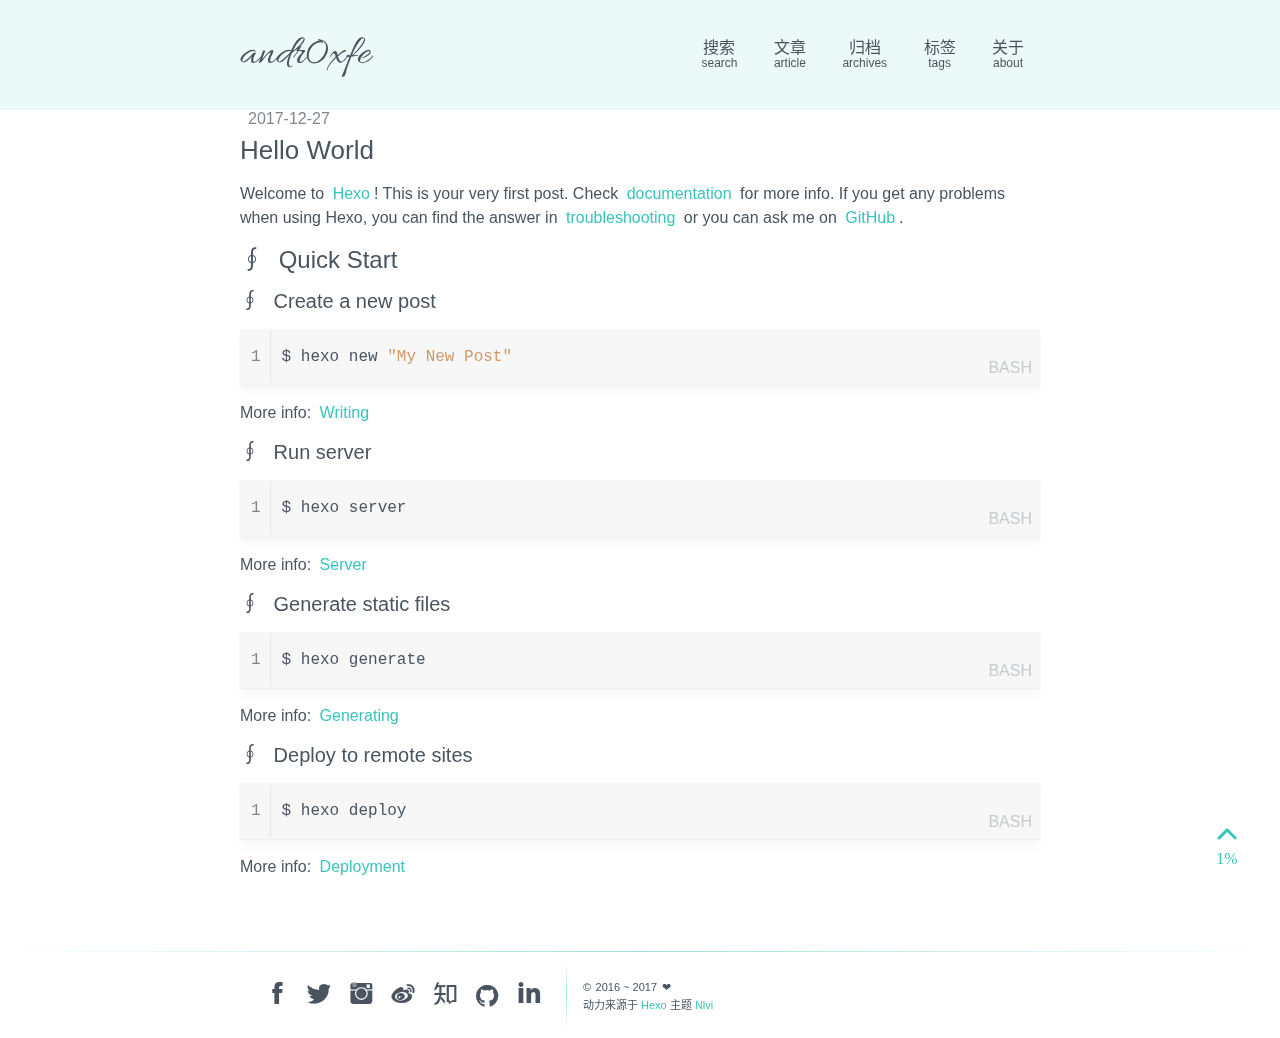
==== commit e9164e7d: "Site updated: 2017-12-27 21:11:03" ====
--- a/index.html
+++ b/index.html
@@ -1,5 +1,5 @@
 <!DOCTYPE html>
-<html lang="">
+<html lang="zh-CN">
 <head>
   <link rel="stylesheet" href="/style/style.css">
 <script>
@@ -82,7 +82,7 @@
   
     <li class="menu-item">
       <a href="javascript:;" id="search">
-        <span>Search</span>
+        <span>搜索</span>
         
           <span class="menu-item-label">search</span>
         
@@ -95,7 +95,7 @@
     
     <li class="menu-item">
       <a href="/" id="article">
-        <span class="base-name">Article</span>
+        <span class="base-name">文章</span>
         
           <span class="menu-item-label">article</span>
         
@@ -107,7 +107,7 @@
     
     <li class="menu-item">
       <a href="/archives" id="archives">
-        <span class="base-name">Archives</span>
+        <span class="base-name">归档</span>
         
           <span class="menu-item-label">archives</span>
         
@@ -119,7 +119,7 @@
     
     <li class="menu-item">
       <a href="javascript:;" id="tags">
-        <span class="base-name">Tags</span>
+        <span class="base-name">标签</span>
         
           <span class="menu-item-label">tags</span>
         
@@ -131,7 +131,7 @@
     
     <li class="menu-item">
       <a href="/about" id="about">
-        <span class="base-name">About</span>
+        <span class="base-name">关于</span>
         
           <span class="menu-item-label">about</span>
         
@@ -152,8 +152,9 @@
         
             <div class="mobile-nav-item">
                 <a href="/">
-                    <span>Article</span>
-                    
+                    <span>文章</span>
+                    
+                        <span class="menu-item-label">article</span>
                     
                 </a>
             </div>
@@ -162,8 +163,9 @@
         
             <div class="mobile-nav-item">
                 <a href="/archives">
-                    <span>Archives</span>
-                    
+                    <span>归档</span>
+                    
+                        <span class="menu-item-label">archives</span>
                     
                 </a>
             </div>
@@ -173,8 +175,9 @@
           <div class="mobile-nav-item inner-cloud">
             <div class="mobile-nav-tag">
               <a href="javascript:;" id="mobile-tags">
-                <span>Tags</span>
+                <span>标签</span>
                 
+                    <span class="menu-item-label">tags</span>
                 
               </a>
             </div>
@@ -189,8 +192,9 @@
         
             <div class="mobile-nav-item">
                 <a href="/about">
-                    <span>About</span>
-                    
+                    <span>关于</span>
+                    
+                        <span class="menu-item-label">about</span>
                     
                 </a>
             </div>
@@ -367,11 +371,11 @@
     </div>
     <div class="theme">
         <span>
-            Powered by
+            动力来源于
             <a href="http://hexo.io/" target="_blank">Hexo </a>
         </span>
         <span>
-            Theme
+            主题
             <a href="https://github.com/ColMugX/hexo-theme-Nlvi"> Nlvi </a>
         </span>
     </div>
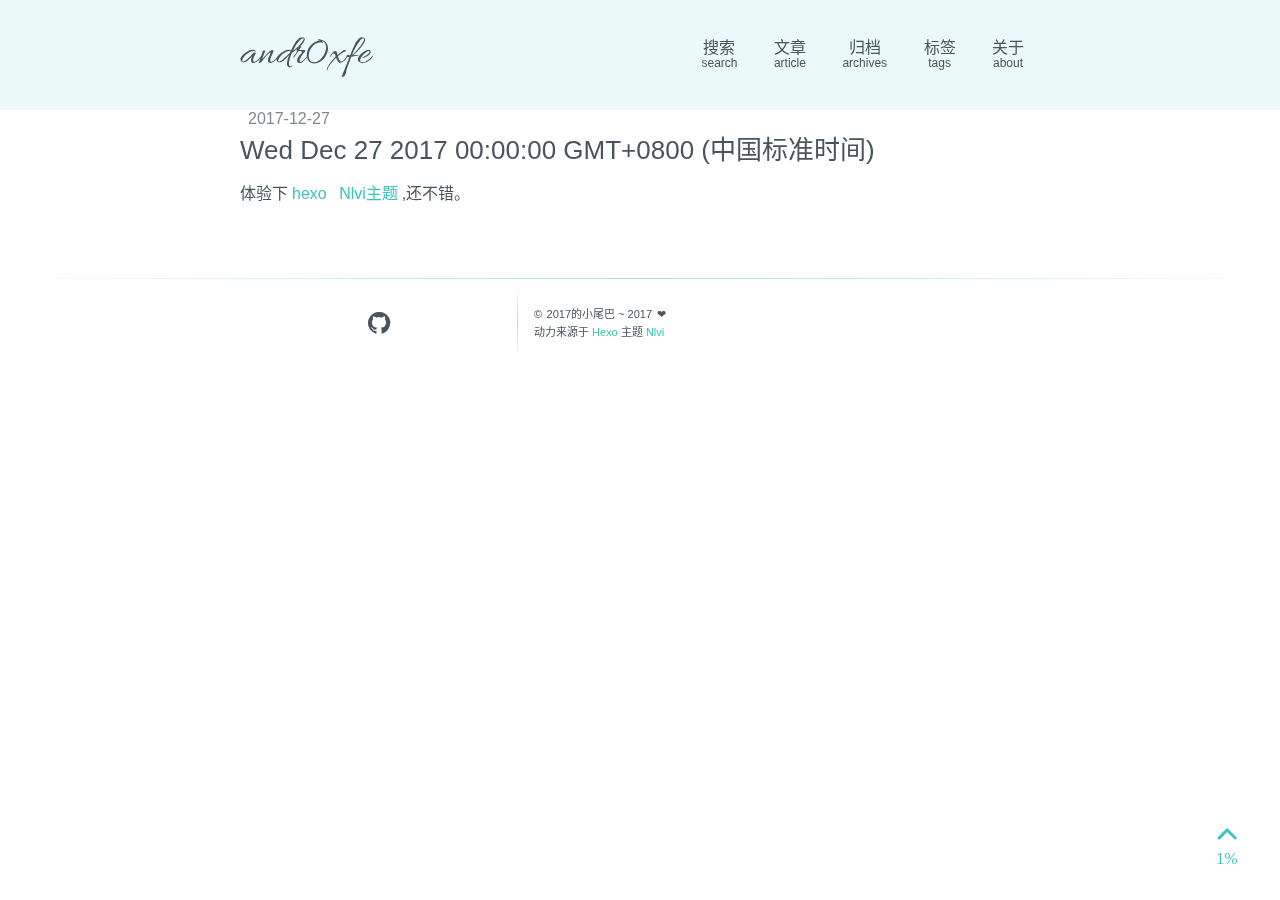
==== commit 339ebfe2: "Site updated: 2017-12-27 21:42:42" ====
--- a/index.html
+++ b/index.html
@@ -8,7 +8,7 @@
     author: "",
     theme: "banderole",
     lightbox: true,
-    animate: true,
+    animate: ,
     baseUrl: /,
     search: true
   }
@@ -20,8 +20,6 @@
 
 
 
-
-    <link rel="stylesheet" href="/syuanpi/syuanpi.min.css">
 
 
 
@@ -237,22 +235,14 @@
       </div>
       <h1 class="post-title syuanpi riseIn-light back-2">
         
-          <a href="/2017/12/27/hello-world/">Hello World</a>
+          <a href="/2017/12/27/还不错/">Wed Dec 27 2017 00:00:00 GMT+0800 (中国标准时间)</a>
         
       </h1>
     </header>
     <div class="post-content syuanpi riseIn-light back-3">
       
         
-          <p>Welcome to <a href="https://hexo.io/" target="_blank" rel="noopener">Hexo</a>! This is your very first post. Check <a href="https://hexo.io/docs/" target="_blank" rel="noopener">documentation</a> for more info. If you get any problems when using Hexo, you can find the answer in <a href="https://hexo.io/docs/troubleshooting.html" target="_blank" rel="noopener">troubleshooting</a> or you can ask me on <a href="https://github.com/hexojs/hexo/issues" target="_blank" rel="noopener">GitHub</a>.</p>
-<h2 id="Quick-Start"><a href="#Quick-Start" class="headerlink" title="Quick Start"></a>Quick Start</h2><h3 id="Create-a-new-post"><a href="#Create-a-new-post" class="headerlink" title="Create a new post"></a>Create a new post</h3><figure class="highlight bash"><table><tr><td class="gutter"><pre><span class="line">1</span><br></pre></td><td class="code"><pre><span class="line">$ hexo new <span class="string">"My New Post"</span></span><br></pre></td></tr></table></figure>
-<p>More info: <a href="https://hexo.io/docs/writing.html" target="_blank" rel="noopener">Writing</a></p>
-<h3 id="Run-server"><a href="#Run-server" class="headerlink" title="Run server"></a>Run server</h3><figure class="highlight bash"><table><tr><td class="gutter"><pre><span class="line">1</span><br></pre></td><td class="code"><pre><span class="line">$ hexo server</span><br></pre></td></tr></table></figure>
-<p>More info: <a href="https://hexo.io/docs/server.html" target="_blank" rel="noopener">Server</a></p>
-<h3 id="Generate-static-files"><a href="#Generate-static-files" class="headerlink" title="Generate static files"></a>Generate static files</h3><figure class="highlight bash"><table><tr><td class="gutter"><pre><span class="line">1</span><br></pre></td><td class="code"><pre><span class="line">$ hexo generate</span><br></pre></td></tr></table></figure>
-<p>More info: <a href="https://hexo.io/docs/generating.html" target="_blank" rel="noopener">Generating</a></p>
-<h3 id="Deploy-to-remote-sites"><a href="#Deploy-to-remote-sites" class="headerlink" title="Deploy to remote sites"></a>Deploy to remote sites</h3><figure class="highlight bash"><table><tr><td class="gutter"><pre><span class="line">1</span><br></pre></td><td class="code"><pre><span class="line">$ hexo deploy</span><br></pre></td></tr></table></figure>
-<p>More info: <a href="https://hexo.io/docs/deployment.html" target="_blank" rel="noopener">Deployment</a></p>
+          <p>体验下<a href="https://xuanwo.org/2015/03/26/hexo-intor/" target="_blank" rel="noopener">hexo</a> <a href="https://github.com/ColMugX/hexo-theme-Nlvi/wiki" target="_blank" rel="noopener">Nlvi主题</a>,还不错。</p>
 
         
       
@@ -290,72 +280,12 @@
     
     
         
-        
-        
-        
-        
-            <a href="https://www.facebook.com/1" class="iconfont icon-facebook" title="facebook"></a>
-        
-        
-        
-    
-        
-        
-        
-            <a href="https://twitter.com/2" class="iconfont icon-twitter" title="twitter"></a>
-        
-        
-        
-        
-        
-    
-        
-        
-        
-        
-        
-        
-        
-            <a href="https://www.instagram.com/3" class="iconfont icon-ins" title="instagram"></a>
-        
-    
-        
-        
-            <a href="https://weibo.com/4" class="iconfont icon-weibo" title="weibo"></a>
-        
-        
-        
-        
-        
-        
-    
-        
-        
-        
-        
-            <a href="https://www.zhihu.com/people/5" class="iconfont icon-zhihu" title="zhihu"></a>
-        
-        
-        
-        
-    
-        
-            <a href="https://github.com/6" class="iconfont icon-github" title="github"></a>
-        
-        
-        
-        
-        
-        
-        
-    
-        
-        
-        
-        
-        
-        
-            <a href="https://www.linkedin.com/in/7" class="iconfont icon-linkedin" title="linkedin"></a>
+            <a href="https://github.com/andr0xfe" class="iconfont icon-github" title="github"></a>
+        
+        
+        
+        
+        
         
         
     
@@ -365,7 +295,7 @@
       <div class="copyright">
     <div class="info">
         <span>&copy;</span>
-        <span>2016 ~ 2017</span>
+        <span>2017的小尾巴 ~ 2017</span>
         <span>❤</span>
         <span></span>
     </div>
@@ -424,11 +354,11 @@
   </div>
   <script>
   var GREETING = {
-    morning: "我的博客里可没有早饭！",
-    noon: "记得午休吃饭，不着急看我的博客~",
-    after: "下午好，感谢查阅我的博客",
-    night: "您来我的博客看笑话当做休息嘛",
-    midnight: "我觉得大半夜就不要看啦"
+    morning: ".",
+    noon: "..",
+    after: "...",
+    night: "..",
+    midnight: "."
   }
   </script>
 
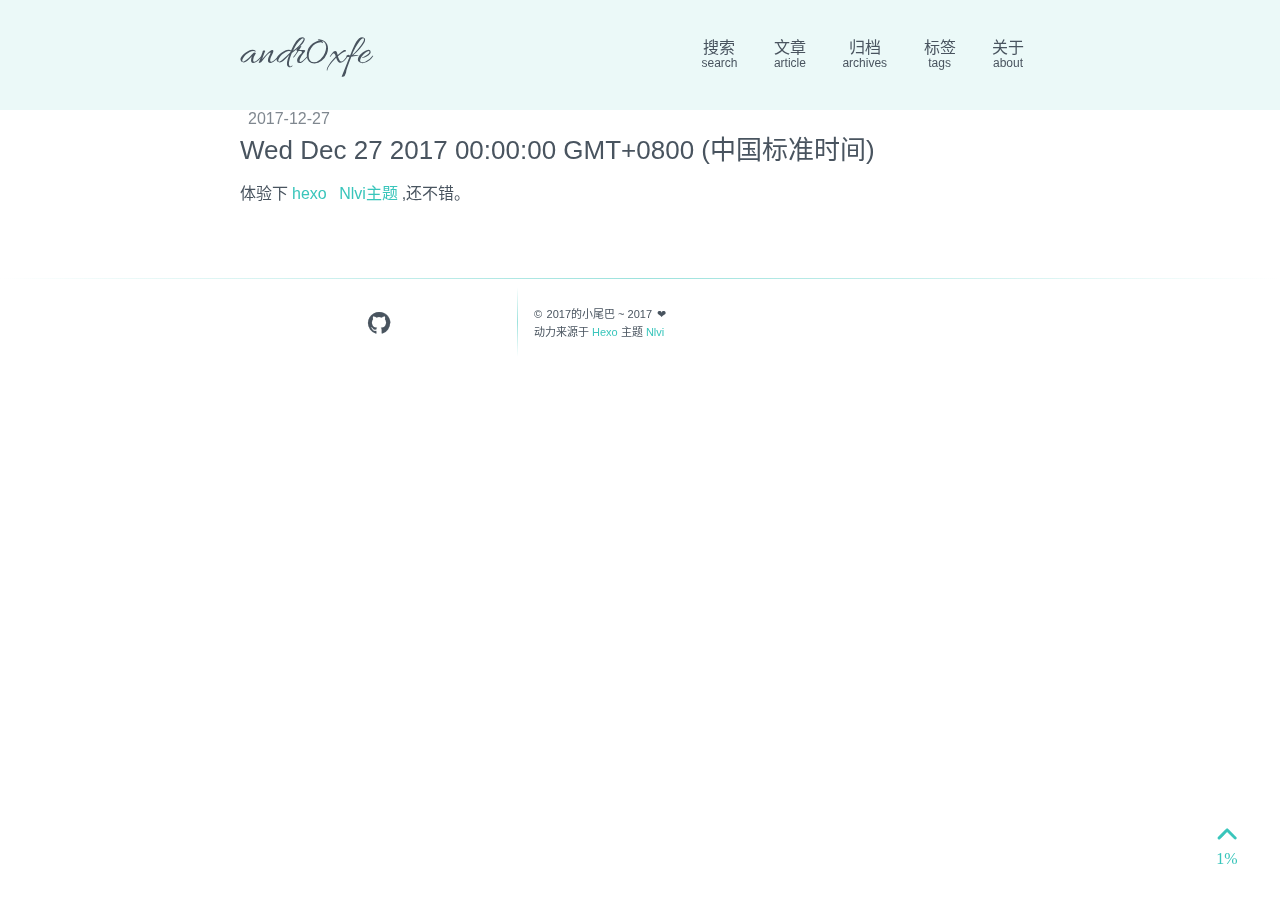
==== commit 955d2fa2: "Site updated: 2017-12-27 21:43:45" ====
--- a/index.html
+++ b/index.html
@@ -8,7 +8,7 @@
     author: "",
     theme: "banderole",
     lightbox: true,
-    animate: ,
+    animate: true,
     baseUrl: /,
     search: true
   }
@@ -20,6 +20,8 @@
 
 
 
+
+    <link rel="stylesheet" href="/syuanpi/syuanpi.min.css">
 
 
 
--- a/syuanpi/syuanpi.min.css
+++ b/syuanpi/syuanpi.min.css
@@ -0,0 +1 @@
+@charset "UTF-8";.syuanpi{-webkit-animation-duration:.5s;animation-duration:.5s;-webkit-animation-fill-mode:both;animation-fill-mode:both;-webkit-animation-timing-function:ease-in-out;animation-timing-function:ease-in-out;-webkit-transform:translateZ(0);transform:translateZ(0)}.syuanpi.infinite{-webkit-animation-iteration-count:infinite;animation-iteration-count:infinite}.syuanpi.long{-webkit-animation-duration:2.33s;animation-duration:2.33s}.syuanpi.back-1{-webkit-animation-delay:.3s;animation-delay:.3s}.syuanpi.back-2{-webkit-animation-delay:.6s;animation-delay:.6s}.syuanpi.back-3{-webkit-animation-delay:9s;animation-delay:.9s}.syuanpi.back-4{-webkit-animation-delay:1.2s;animation-delay:1.2s}.syuanpi.back-5{-webkit-animation-delay:1.5s;animation-delay:1.5s}.syuanpi.forwards{-webkit-animation-fill-mode:forwards;animation-fill-mode:forwards}.pulse{-webkit-animation-name:pulse;animation-name:pulse;-webkit-animation-timing-function:ease;animation-timing-function:ease}@-webkit-keyframes pulse{from,to{-webkit-transform:scale(1,1);transform:scale(1,1)}50%{-webkit-transform:scale(1.14,1.14);transform:scale(1.14,1.14)}}@keyframes pulse{from,to{-webkit-transform:scale(1,1);transform:scale(1,1)}50%{-webkit-transform:scale(1.14,1.14);transform:scale(1.14,1.14)}}.blink{-webkit-animation-name:blinkin;animation-name:blinkin;-webkit-animation-timing-function:linear;animation-timing-function:linear}@-webkit-keyframes blinkin{from,to{opacity:1}30%,60%{opacity:0}}@keyframes blinkin{from,to{opacity:1}30%,60%{opacity:0}}.bloom{-webkit-animation-name:bloom;animation-name:bloom}@-webkit-keyframes bloom{from{opacity:0;-webkit-transform:scale(.8,.8);transform:scale(.8,.8)}75%{-webkit-transform:scale(1.1,1.1);transform:scale(1.1,1.1)}to{opacity:1;-webkit-transform:scale(1,1);transform:scale(1,1)}}@keyframes bloom{from{opacity:0;-webkit-transform:scale(.8,.8);transform:scale(.8,.8)}75%{-webkit-transform:scale(1.1,1.1);transform:scale(1.1,1.1)}to{opacity:1;-webkit-transform:scale(1,1);transform:scale(1,1)}}.dead{-webkit-animation-name:dead;animation-name:dead;-webkit-animation-timing-function:cubic-bezier(.93,0,.32,1.17);animation-timing-function:cubic-bezier(.93,0,.32,1.17)}@-webkit-keyframes dead{from{opacity:1;-webkit-transform:scale(1,1);transform:scale(1,1)}to{opacity:0;-webkit-transform:scale(1.2,1.2);transform:scale(1.2,1.2)}}@keyframes dead{from{opacity:1;-webkit-transform:scale(1,1);transform:scale(1,1)}to{opacity:0;-webkit-transform:scale(1.2,1.2);transform:scale(1.2,1.2)}}.fadeIn{-webkit-animation-name:fadeIn;animation-name:fadeIn;-webkit-animation-timing-function:ease-in;animation-timing-function:ease-in}.fadeInLeft{-webkit-animation-name:fadeInLeft;animation-name:fadeInLeft}.fadeInLeft-light{-webkit-animation-name:fadeInLeftL;animation-name:fadeInLeftL}.fadeInRight{-webkit-animation-name:fadeInRight;animation-name:fadeInRight}.fadeInRight-light{-webkit-animation-name:fadeInRightL;animation-name:fadeInRightL}@-webkit-keyframes fadeIn{from{opacity:0}to{opacity:1}}@keyframes fadeIn{from{opacity:0}to{opacity:1}}@-webkit-keyframes fadeInLeft{from{opacity:0;-webkit-transform:translateX(-45%);transform:translateX(-45%)}to{opacity:1}}@keyframes fadeInLeft{from{opacity:0;-webkit-transform:translateX(-45%);transform:translateX(-45%)}to{opacity:1}}@-webkit-keyframes fadeInLeftL{from{opacity:0;-webkit-transform:translateX(-6%);transform:translateX(-6%)}to{opacity:1;-webkit-transform:none;transform:none}}@keyframes fadeInLeftL{from{opacity:0;-webkit-transform:translateX(-6%);transform:translateX(-6%)}to{opacity:1;-webkit-transform:none;transform:none}}@-webkit-keyframes fadeInRight{from{opacity:0;-webkit-transform:translateX(45%);transform:translateX(45%)}to{opacity:1;-webkit-transform:none;transform:none}}@keyframes fadeInRight{from{opacity:0;-webkit-transform:translateX(45%);transform:translateX(45%)}to{opacity:1;-webkit-transform:none;transform:none}}@-webkit-keyframes fadeInRightL{from{opacity:0;-webkit-transform:translateX(6%);transform:translateX(6%)}to{opacity:1;-webkit-transform:none;transform:none}}@keyframes fadeInRightL{from{opacity:0;-webkit-transform:translateX(6%);transform:translateX(6%)}to{opacity:1;-webkit-transform:none;transform:none}}.fadeOut{-webkit-animation-name:fadeOut;animation-name:fadeOut;-webkit-animation-timing-function:ease-in;animation-timing-function:ease-in}.fadeOutLeft{-webkit-animation-name:fadeOutLeft;animation-name:fadeOutLeft}.fadeOutLeft-light{-webkit-animation-name:fadeOutLeftL;animation-name:fadeOutLeftL}.fadeOutRight{-webkit-animation-name:fadeOutRight;animation-name:fadeOutRight}.fadeOutRight-light{-webkit-animation-name:fadeOutRightL;animation-name:fadeOutRightL}@-webkit-keyframes fadeOut{from{opacity:1}to{opacity:0}}@keyframes fadeOut{from{opacity:1}to{opacity:0}}@-webkit-keyframes fadeOutLeft{from{opacity:1;-webkit-transform:translateX(0);transform:translateX(0)}to{opacity:0;-webkit-transform:translateX(-45%);transform:translateX(-45%)}}@keyframes fadeOutLeft{from{opacity:1;-webkit-transform:translateX(0);transform:translateX(0)}to{opacity:0;-webkit-transform:translateX(-45%);transform:translateX(-45%)}}@-webkit-keyframes fadeOutLeftL{from{opacity:1;-webkit-transform:translateX(0);transform:translateX(0)}to{opacity:0;-webkit-transform:translateX(-6%);transform:translateX(-6%)}}@keyframes fadeOutLeftL{from{opacity:1;-webkit-transform:translateX(0);transform:translateX(0)}to{opacity:0;-webkit-transform:translateX(-6%);transform:translateX(-6%)}}@-webkit-keyframes fadeOutRight{from{opacity:1;-webkit-transform:translateX(0);transform:translateX(0)}to{opacity:0;-webkit-transform:translateX(45%);transform:translateX(45%)}}@keyframes fadeOutRight{from{opacity:1;-webkit-transform:translateX(0);transform:translateX(0)}to{opacity:0;-webkit-transform:translateX(45%);transform:translateX(45%)}}@-webkit-keyframes fadeOutRightL{from{opacity:1;-webkit-transform:translateX(0);transform:translateX(0)}to{opacity:0;-webkit-transform:translateX(6%);transform:translateX(6%)}}@keyframes fadeOutRightL{from{opacity:1;-webkit-transform:translateX(0);transform:translateX(0)}to{opacity:0;-webkit-transform:translateX(6%);transform:translateX(6%)}}.fallIn{-webkit-animation-name:fallIn;animation-name:fallIn}.fallIn-light{-webkit-animation-name:fallInL;animation-name:fallInL}@-webkit-keyframes fallIn{0%{opacity:0;-webkit-transform:translateY(-50%);transform:translateY(-50%)}100%{opacity:1;-webkit-transform:none;transform:none}}@keyframes fallIn{0%{opacity:0;-webkit-transform:translateY(-50%);transform:translateY(-50%)}100%{opacity:1;-webkit-transform:none;transform:none}}@-webkit-keyframes fallInL{0%{opacity:0;-webkit-transform:translateY(-20%);transform:translateY(-20%)}100%{opacity:1;-webkit-transform:none;transform:none}}@keyframes fallInL{0%{opacity:0;-webkit-transform:translateY(-20%);transform:translateY(-20%)}100%{opacity:1;-webkit-transform:none;transform:none}}.fallOut{-webkit-animation-name:fallOut;animation-name:fallOut}.fallOut-light{-webkit-animation-name:fallOutL;animation-name:fallOutL}@-webkit-keyframes fallOut{100%{opacity:0;-webkit-transform:translateY(50%);transform:translateY(50%)}}@keyframes fallOut{100%{opacity:0;-webkit-transform:translateY(50%);transform:translateY(50%)}}@-webkit-keyframes fallOutL{100%{opacity:0;-webkit-transform:translateY(20%);transform:translateY(20%)}}@keyframes fallOutL{100%{opacity:0;-webkit-transform:translateY(20%);transform:translateY(20%)}}.riseIn{-webkit-animation-name:riseIn;animation-name:riseIn}.riseIn-light{-webkit-animation-name:riseInL;animation-name:riseInL}@-webkit-keyframes riseIn{0%{opacity:0;-webkit-transform:translateY(50%);transform:translateY(50%)}100%{opacity:1;-webkit-transform:none;transform:none}}@keyframes riseIn{0%{opacity:0;-webkit-transform:translateY(50%);transform:translateY(50%)}100%{opacity:1;-webkit-transform:none;transform:none}}@-webkit-keyframes riseInL{0%{opacity:0;-webkit-transform:translateY(20%);transform:translateY(20%)}100%{opacity:1;-webkit-transform:none;transform:none}}@keyframes riseInL{0%{opacity:0;-webkit-transform:translateY(20%);transform:translateY(20%)}100%{opacity:1;-webkit-transform:none;transform:none}}.riseOut{-webkit-animation-name:riseOut;animation-name:riseOut}.riseOut-light{-webkit-animation-name:riseOutL;animation-name:riseOutL}@-webkit-keyframes riseOut{100%{opacity:0;-webkit-transform:translateY(-30%);transform:translateY(-30%)}}@keyframes riseOut{100%{opacity:0;-webkit-transform:translateY(-30%);transform:translateY(-30%)}}@-webkit-keyframes riseOutL{100%{opacity:0;-webkit-transform:translateY(-10%);transform:translateY(-10%)}}@keyframes riseOutL{100%{opacity:0;-webkit-transform:translateY(-10%);transform:translateY(-10%)}}.float{-webkit-animation-name:float;animation-name:float}.float-in{-webkit-animation-name:float-in;animation-name:float-in}@-webkit-keyframes float{from{-webkit-transform:translateY(0);transform:translateY(0)}33%{opacity:1;-webkit-transform:translateY(-10%);transform:translateY(-10%)}67%{-webkit-transform:translateY(12%);transform:translateY(12%)}90%,to{opacity:1;-webkit-transform:translate(0);transform:translate(0)}}@keyframes float{from{-webkit-transform:translateY(0);transform:translateY(0)}33%{opacity:1;-webkit-transform:translateY(-10%);transform:translateY(-10%)}67%{-webkit-transform:translateY(12%);transform:translateY(12%)}90%,to{opacity:1;-webkit-transform:translate(0);transform:translate(0)}}@-webkit-keyframes float-in{from,to{-webkit-transform:translateY(8%);transform:translateY(8%)}50%{opacity:1;-webkit-transform:translateY(-8%);transform:translateY(-8%)}}@keyframes float-in{from,to{-webkit-transform:translateY(8%);transform:translateY(8%)}50%{opacity:1;-webkit-transform:translateY(-8%);transform:translateY(-8%)}}.swim{-webkit-animation-name:swim;animation-name:swim;-webkit-animation-timing-function:cubic-bezier(.52,.23,.57,.79);animation-timing-function:cubic-bezier(.52,.23,.57,.79)}.swim-in{-webkit-animation-name:swim-in;animation-name:swim-in}@-webkit-keyframes swim-in{from,to{-webkit-transform:translateX(5%) skewX(0);transform:translateX(5%) skewX(0)}25%{-webkit-transform:translateX(-5%) skewX(20deg);transform:translateX(-5%) skewX(20deg)}50%{-webkit-transform:translateX(-5%) skewX(0);transform:translateX(-5%) skewX(0)}75%{-webkit-transform:translateX(5%) skewX(-20deg);transform:translateX(5%) skewX(-20deg)}}@keyframes swim-in{from,to{-webkit-transform:translateX(5%) skewX(0);transform:translateX(5%) skewX(0)}25%{-webkit-transform:translateX(-5%) skewX(20deg);transform:translateX(-5%) skewX(20deg)}50%{-webkit-transform:translateX(-5%) skewX(0);transform:translateX(-5%) skewX(0)}75%{-webkit-transform:translateX(5%) skewX(-20deg);transform:translateX(5%) skewX(-20deg)}}@-webkit-keyframes swim{from,to{-webkit-transform:translateX(0) skewX(0);transform:translateX(0) skewX(0)}14%{-webkit-transform:translateX(-5%) skewX(20deg);transform:translateX(-5%) skewX(20deg)}28%{-webkit-transform:translateX(-5%) skewX(0);transform:translateX(-5%) skewX(0)}42%{-webkit-transform:translateX(5%) skewX(-20deg);transform:translateX(5%) skewX(-20deg)}57%{-webkit-transform:translateX(5%) skewX(0);transform:translateX(5%) skewX(0)}71%{-webkit-transform:translateX(0) skewX(20deg);transform:translateX(0) skewX(20deg)}}@keyframes swim{from,to{-webkit-transform:translateX(0) skewX(0);transform:translateX(0) skewX(0)}14%{-webkit-transform:translateX(-5%) skewX(20deg);transform:translateX(-5%) skewX(20deg)}28%{-webkit-transform:translateX(-5%) skewX(0);transform:translateX(-5%) skewX(0)}42%{-webkit-transform:translateX(5%) skewX(-20deg);transform:translateX(5%) skewX(-20deg)}57%{-webkit-transform:translateX(5%) skewX(0);transform:translateX(5%) skewX(0)}71%{-webkit-transform:translateX(0) skewX(20deg);transform:translateX(0) skewX(20deg)}}.rotateAntiClowise{-webkit-animation-name:rotate2dLeft;animation-name:rotate2dLeft}.rotateClowise{-webkit-animation-name:rotate2dRight;animation-name:rotate2dRight}@-webkit-keyframes rotate2dLeft{from{-webkit-transform:none;transform:none}to{-webkit-transform:rotate(-360deg);transform:rotate(-360deg)}}@keyframes rotate2dLeft{from{-webkit-transform:none;transform:none}to{-webkit-transform:rotate(-360deg);transform:rotate(-360deg)}}@-webkit-keyframes rotate2dRight{from{-webkit-transform:none;transform:none}to{-webkit-transform:rotate(360deg);transform:rotate(360deg)}}@keyframes rotate2dRight{from{-webkit-transform:none;transform:none}to{-webkit-transform:rotate(360deg);transform:rotate(360deg)}}.jumping{-webkit-animation-name:jumping;animation-name:jumping;-webkit-animation-timing-function:cubic-bezier(.24,.4,.73,.55);animation-timing-function:cubic-bezier(.24,.4,.73,.55)}.jumping-in{-webkit-animation-name:jumping-in;animation-name:jumping-in;-webkit-animation-timing-function:cubic-bezier(.39,.53,.65,.51);animation-timing-function:cubic-bezier(.39,.53,.65,.51)}@-webkit-keyframes jumping{from,to{-webkit-transform:translateY(0) scale(1,1);transform:translateY(0) scale(1,1)}30%,50%{-webkit-transform:translateY(-25%) scale(1,1);transform:translateY(-25%) scale(1,1)}40%{-webkit-transform:translateY(-22%) scale(1.1,.7);transform:translateY(-22%) scale(1.1,.7)}70%,90%{-webkit-transform:translateY(25%) scale(1,1);transform:translateY(25%) scale(1,1)}80%{-webkit-transform:translateY(22%) scale(1.1,.7);transform:translateY(22%) scale(1.1,.7)}}@keyframes jumping{from,to{-webkit-transform:translateY(0) scale(1,1);transform:translateY(0) scale(1,1)}30%,50%{-webkit-transform:translateY(-25%) scale(1,1);transform:translateY(-25%) scale(1,1)}40%{-webkit-transform:translateY(-22%) scale(1.1,.7);transform:translateY(-22%) scale(1.1,.7)}70%,90%{-webkit-transform:translateY(25%) scale(1,1);transform:translateY(25%) scale(1,1)}80%{-webkit-transform:translateY(22%) scale(1.1,.7);transform:translateY(22%) scale(1.1,.7)}}@-webkit-keyframes jumping-in{90%,from,to{-webkit-transform:translateY(0) scale(1,1);transform:translateY(0) scale(1,1)}40%,60%{-webkit-transform:translateY(25%) scale(1,1);transform:translateY(25%) scale(1,1)}55%{-webkit-transform:translateY(32%) scale(1.1,.6);transform:translateY(32%) scale(1.1,.6)}}@keyframes jumping-in{90%,from,to{-webkit-transform:translateY(0) scale(1,1);transform:translateY(0) scale(1,1)}40%,60%{-webkit-transform:translateY(25%) scale(1,1);transform:translateY(25%) scale(1,1)}55%{-webkit-transform:translateY(32%) scale(1.1,.6);transform:translateY(32%) scale(1.1,.6)}}.grow{-webkit-animation-name:grow;animation-name:grow;-webkit-animation-timing-function:ease-in;animation-timing-function:ease-in}@-webkit-keyframes grow{from{opacity:0;-webkit-transform:translateY(60%) rotateY(95deg);transform:translateY(60%) rotateY(95deg);-webkit-animation-timing-function:cubic-bezier(.84,.1,.82,.67);animation-timing-function:cubic-bezier(.84,.1,.82,.67)}60%{-webkit-transform:translateY(-60%) scale(1.2,1.2);transform:translateY(-60%) scale(1.2,1.2);-webkit-animation-timing-function:cubic-bezier(0,1.1,.98,.99);animation-timing-function:cubic-bezier(0,1.1,.98,.99)}to{opacity:1;-webkit-transform:none;transform:none}}@keyframes grow{from{opacity:0;-webkit-transform:translateY(60%) rotateY(95deg);transform:translateY(60%) rotateY(95deg);-webkit-animation-timing-function:cubic-bezier(.84,.1,.82,.67);animation-timing-function:cubic-bezier(.84,.1,.82,.67)}60%{-webkit-transform:translateY(-60%) scale(1.2,1.2);transform:translateY(-60%) scale(1.2,1.2);-webkit-animation-timing-function:cubic-bezier(0,1.1,.98,.99);animation-timing-function:cubic-bezier(0,1.1,.98,.99)}to{opacity:1;-webkit-transform:none;transform:none}}.carInLeft,.carInRight{-webkit-animation-timing-function:ease;animation-timing-function:ease;-webkit-animation-duration:1s;animation-duration:1s}.carInLeft{-webkit-animation-name:carInLeft;animation-name:carInLeft}.carInRight{-webkit-animation-name:carInRight;animation-name:carInRight}@-webkit-keyframes carInLeft{from{-webkit-transform:translateX(-1000px) rotateZ(12deg);transform:translateX(-1000px) rotateZ(12deg);-webkit-transform-origin:0 100% 90%;transform-origin:0 100% 90%}50%{-webkit-transform:translateX(0) rotateZ(8deg);transform:translateX(0) rotateZ(8deg);-webkit-animation-timing-function:cubic-bezier(0,1.13,.73,1.07);animation-timing-function:cubic-bezier(0,1.13,.73,1.07)}55%{-webkit-transform:rotateZ(12deg);transform:rotateZ(12deg);-webkit-transform-origin:0 100% 90%;transform-origin:0 100% 90%;-webkit-animation-timing-function:cubic-bezier(0,1.2,.61,.97);animation-timing-function:cubic-bezier(0,1.2,.61,.97)}76%,to{-webkit-transform:none;transform:none}}@keyframes carInLeft{from{-webkit-transform:translateX(-1000px) rotateZ(12deg);transform:translateX(-1000px) rotateZ(12deg);-webkit-transform-origin:0 100% 90%;transform-origin:0 100% 90%}50%{-webkit-transform:translateX(0) rotateZ(8deg);transform:translateX(0) rotateZ(8deg);-webkit-animation-timing-function:cubic-bezier(0,1.13,.73,1.07);animation-timing-function:cubic-bezier(0,1.13,.73,1.07)}55%{-webkit-transform:rotateZ(12deg);transform:rotateZ(12deg);-webkit-transform-origin:0 100% 90%;transform-origin:0 100% 90%;-webkit-animation-timing-function:cubic-bezier(0,1.2,.61,.97);animation-timing-function:cubic-bezier(0,1.2,.61,.97)}76%,to{-webkit-transform:none;transform:none}}@-webkit-keyframes carInRight{from{-webkit-transform:translateX(1000px) rotateZ(-12deg);transform:translateX(1000px) rotateZ(-12deg);-webkit-transform-origin:0 100% 90%;transform-origin:0 100% 90%}50%{-webkit-transform:translateX(0) rotateZ(-8deg);transform:translateX(0) rotateZ(-8deg);-webkit-animation-timing-function:cubic-bezier(0,1.13,.73,1.07);animation-timing-function:cubic-bezier(0,1.13,.73,1.07)}55%{-webkit-transform:rotateZ(-12deg);transform:rotateZ(-12deg);-webkit-transform-origin:0 100% 90%;transform-origin:0 100% 90%;-webkit-animation-timing-function:cubic-bezier(0,1.2,.61,.97);animation-timing-function:cubic-bezier(0,1.2,.61,.97)}76%,to{-webkit-transform:none;transform:none}}@keyframes carInRight{from{-webkit-transform:translateX(1000px) rotateZ(-12deg);transform:translateX(1000px) rotateZ(-12deg);-webkit-transform-origin:0 100% 90%;transform-origin:0 100% 90%}50%{-webkit-transform:translateX(0) rotateZ(-8deg);transform:translateX(0) rotateZ(-8deg);-webkit-animation-timing-function:cubic-bezier(0,1.13,.73,1.07);animation-timing-function:cubic-bezier(0,1.13,.73,1.07)}55%{-webkit-transform:rotateZ(-12deg);transform:rotateZ(-12deg);-webkit-transform-origin:0 100% 90%;transform-origin:0 100% 90%;-webkit-animation-timing-function:cubic-bezier(0,1.2,.61,.97);animation-timing-function:cubic-bezier(0,1.2,.61,.97)}76%,to{-webkit-transform:none;transform:none}}.carOutLeft,.carOutRight{-webkit-animation-timing-function:ease-out;animation-timing-function:ease-out}.carOutLeft{-webkit-animation-name:carOutLeft;animation-name:carOutLeft}.carOutRight{-webkit-animation-name:carOutRight;animation-name:carOutRight}@-webkit-keyframes carOutLeft{20%{-webkit-transform:rotateZ(3deg);transform:rotateZ(3deg)}40%{-webkit-transform:translateX(-1%) rotateZ(-7deg);transform:translateX(-1%) rotateZ(-7deg);-webkit-animation-timing-function:cubic-bezier(.18,1.1,.62,1.29);animation-timing-function:cubic-bezier(.18,1.1,.62,1.29)}90%,to{-webkit-transform:translateX(-1500px);transform:translateX(-1500px);-webkit-animation-timing-function:cubic-bezier(0,.5,.99,.12);animation-timing-function:cubic-bezier(0,.5,.99,.12)}}@keyframes carOutLeft{20%{-webkit-transform:rotateZ(3deg);transform:rotateZ(3deg)}40%{-webkit-transform:translateX(-1%) rotateZ(-7deg);transform:translateX(-1%) rotateZ(-7deg);-webkit-animation-timing-function:cubic-bezier(.18,1.1,.62,1.29);animation-timing-function:cubic-bezier(.18,1.1,.62,1.29)}90%,to{-webkit-transform:translateX(-1500px);transform:translateX(-1500px);-webkit-animation-timing-function:cubic-bezier(0,.5,.99,.12);animation-timing-function:cubic-bezier(0,.5,.99,.12)}}@-webkit-keyframes carOutRight{20%{-webkit-transform:rotateZ(-3deg);transform:rotateZ(-3deg)}40%{-webkit-transform:translateX(1%) rotateZ(7deg);transform:translateX(1%) rotateZ(7deg);-webkit-animation-timing-function:cubic-bezier(.18,1.1,.62,1.29);animation-timing-function:cubic-bezier(.18,1.1,.62,1.29)}90%,to{-webkit-transform:translateX(1500px);transform:translateX(1500px);-webkit-animation-timing-function:cubic-bezier(0,.5,.99,.12);animation-timing-function:cubic-bezier(0,.5,.99,.12)}}@keyframes carOutRight{20%{-webkit-transform:rotateZ(-3deg);transform:rotateZ(-3deg)}40%{-webkit-transform:translateX(1%) rotateZ(7deg);transform:translateX(1%) rotateZ(7deg);-webkit-animation-timing-function:cubic-bezier(.18,1.1,.62,1.29);animation-timing-function:cubic-bezier(.18,1.1,.62,1.29)}90%,to{-webkit-transform:translateX(1500px);transform:translateX(1500px);-webkit-animation-timing-function:cubic-bezier(0,.5,.99,.12);animation-timing-function:cubic-bezier(0,.5,.99,.12)}}.tvIn{-webkit-animation-name:tvIn;animation-name:tvIn}@-webkit-keyframes tvIn{from{-webkit-transform:scale(.1,.1);transform:scale(.1,.1)}50%{-webkit-transform:scale(1,.1);transform:scale(1,.1)}to{-webkit-transform:scale(1,1);transform:scale(1,1)}}@keyframes tvIn{from{-webkit-transform:scale(.1,.1);transform:scale(.1,.1)}50%{-webkit-transform:scale(1,.1);transform:scale(1,.1)}to{-webkit-transform:scale(1,1);transform:scale(1,1)}}.tvOut{-webkit-animation-name:tvOut;animation-name:tvOut}@-webkit-keyframes tvOut{from{-webkit-transform:scale(1,1);transform:scale(1,1)}50%{-webkit-transform:scale(1,.1);transform:scale(1,.1)}to{-webkit-transform:scale(0,0);transform:scale(0,0)}}@keyframes tvOut{from{-webkit-transform:scale(1,1);transform:scale(1,1)}50%{-webkit-transform:scale(1,.1);transform:scale(1,.1)}to{-webkit-transform:scale(0,0);transform:scale(0,0)}}
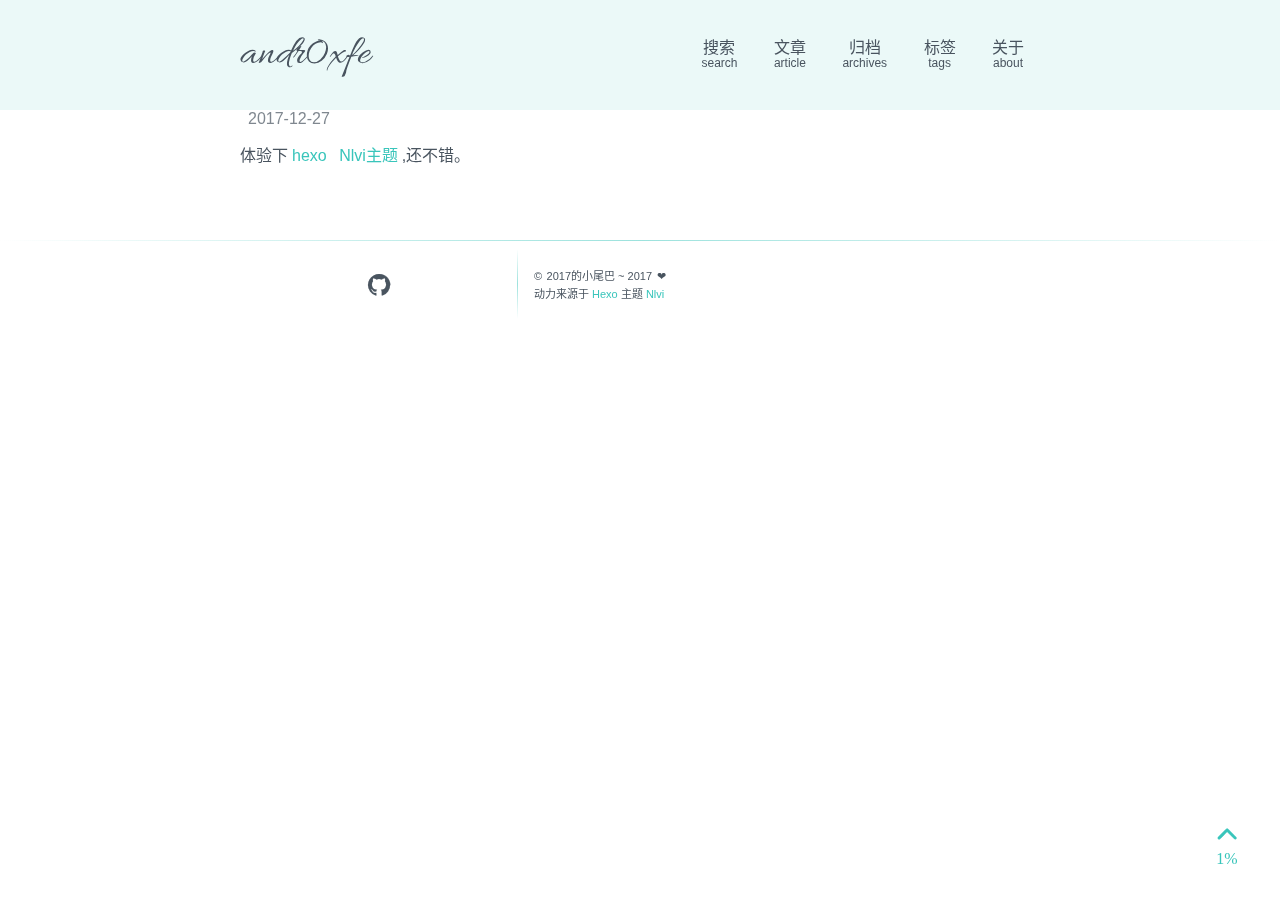
==== commit 2de38c03: "Site updated: 2017-12-27 21:59:46" ====
--- a/index.html
+++ b/index.html
@@ -237,7 +237,7 @@
       </div>
       <h1 class="post-title syuanpi riseIn-light back-2">
         
-          <a href="/2017/12/27/还不错/">Wed Dec 27 2017 00:00:00 GMT+0800 (中国标准时间)</a>
+          <a href="/2017/12/27/还不错/"></a>
         
       </h1>
     </header>
--- a/style/style.css
+++ b/style/style.css
@@ -982,7 +982,7 @@
   margin: 16px 0;
 }
 .post .post-content h1:before {
-  content: '∮ ';
+  content: ' ';
 }
 .post .post-content h2 {
   font-family: 'Optima' , 'PingFang SC' , 'Roboto' , 'Noto SansCJK' , 'Helvetica Neue' , 'Helvetica' , "Microsoft YaHei" , "YaHei-Consolas-Hybrid" , sans-serif;
@@ -990,7 +990,7 @@
   margin: 16px 0;
 }
 .post .post-content h2:before {
-  content: '∮ ';
+  content: ' ';
 }
 .post .post-content h3 {
   font-family: 'Optima' , 'PingFang SC' , 'Roboto' , 'Noto SansCJK' , 'Helvetica Neue' , 'Helvetica' , "Microsoft YaHei" , "YaHei-Consolas-Hybrid" , sans-serif;
@@ -998,7 +998,7 @@
   margin: 16px 0;
 }
 .post .post-content h3:before {
-  content: '∮ ';
+  content: ' ';
 }
 .post .post-content h4 {
   font-family: 'Optima' , 'PingFang SC' , 'Roboto' , 'Noto SansCJK' , 'Helvetica Neue' , 'Helvetica' , "Microsoft YaHei" , "YaHei-Consolas-Hybrid" , sans-serif;
@@ -1006,7 +1006,7 @@
   margin: 16px 0;
 }
 .post .post-content h4:before {
-  content: '∮ ';
+  content: ' ';
 }
 .post .post-content h5 {
   font-family: 'Optima' , 'PingFang SC' , 'Roboto' , 'Noto SansCJK' , 'Helvetica Neue' , 'Helvetica' , "Microsoft YaHei" , "YaHei-Consolas-Hybrid" , sans-serif;
@@ -1014,7 +1014,7 @@
   margin: 16px 0;
 }
 .post .post-content h5:before {
-  content: '∮ ';
+  content: ' ';
 }
 .post .post-content h6 {
   font-family: 'Optima' , 'PingFang SC' , 'Roboto' , 'Noto SansCJK' , 'Helvetica Neue' , 'Helvetica' , "Microsoft YaHei" , "YaHei-Consolas-Hybrid" , sans-serif;
@@ -1022,7 +1022,7 @@
   margin: 16px 0;
 }
 .post .post-content h6:before {
-  content: '∮ ';
+  content: ' ';
 }
 .post .post-content .content-link a {
   position: relative;
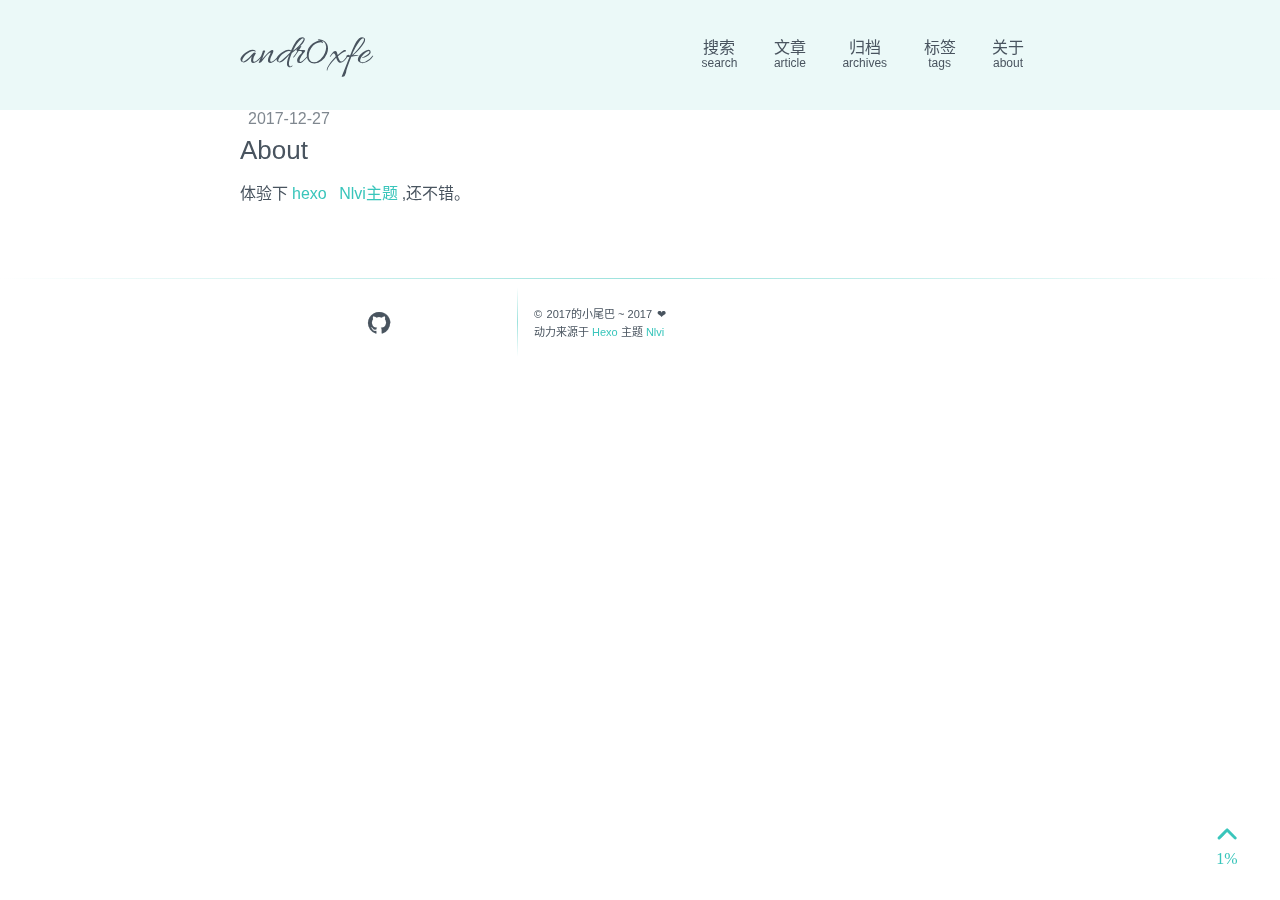
==== commit ff4eb0be: "Site updated: 2017-12-27 22:01:15" ====
--- a/index.html
+++ b/index.html
@@ -237,7 +237,7 @@
       </div>
       <h1 class="post-title syuanpi riseIn-light back-2">
         
-          <a href="/2017/12/27/还不错/"></a>
+          <a href="/2017/12/27/还不错/">About</a>
         
       </h1>
     </header>
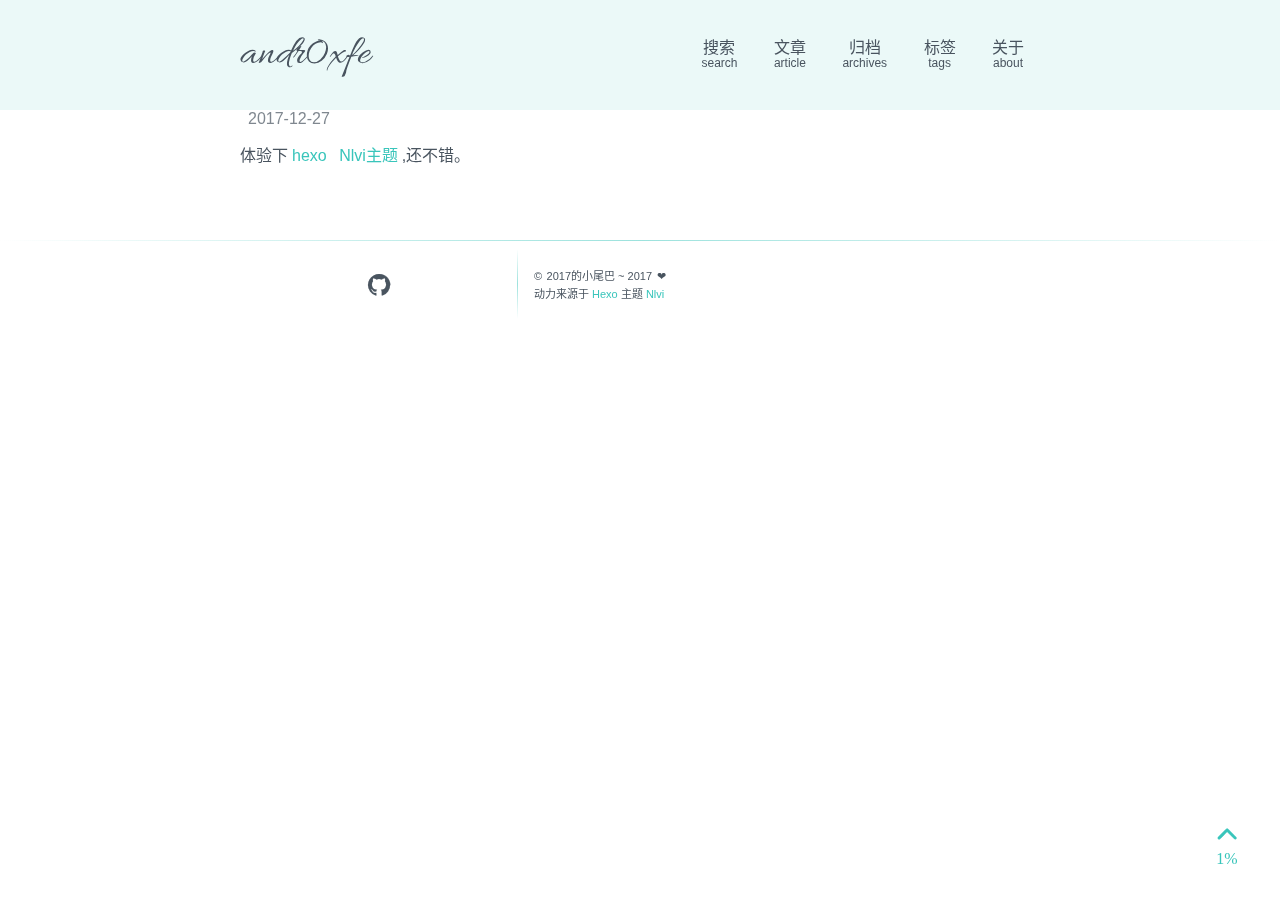
==== commit 6968fdbb: "Site updated: 2017-12-27 22:04:16" ====
--- a/index.html
+++ b/index.html
@@ -237,7 +237,7 @@
       </div>
       <h1 class="post-title syuanpi riseIn-light back-2">
         
-          <a href="/2017/12/27/还不错/">About</a>
+          <a href="/2017/12/27/还不错/"></a>
         
       </h1>
     </header>
